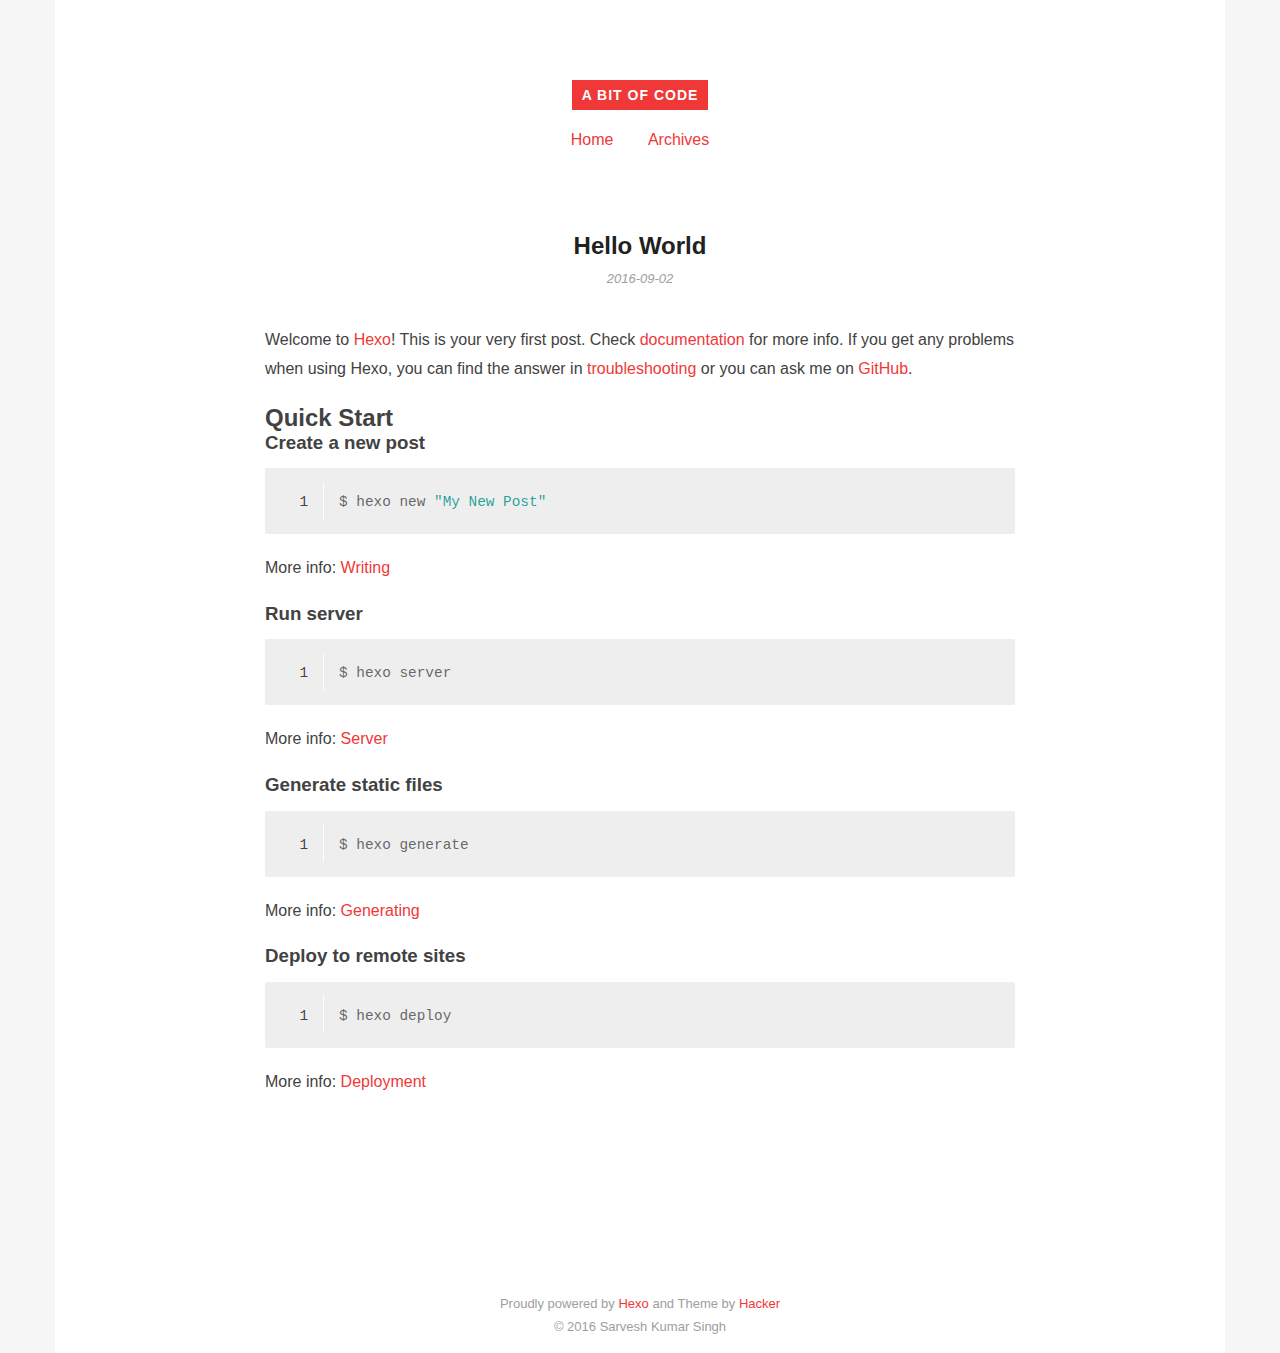
==== index.html @ f16b525f "Site updated: 2016-09-02 21:23:14" ====
<!DOCTYPE HTML>
<html>
<head>
  <meta charset="utf-8">
  
  <title>A bit of code</title>

  
  <meta name="author" content="Sarvesh Kumar Singh">
  

  

  

  <meta id="viewport" name="viewport" content="width=device-width, initial-scale=1, maximum-scale=1, minimum-scale=1, user-scalable=no, minimal-ui">
  <meta name="apple-mobile-web-app-capable" content="yes">
  <meta name="apple-mobile-web-app-status-bar-style" content="black">

  

  <meta property="og:site_name" content="A bit of code"/>

  
  <meta property="og:image" content="/favicon.ico"/>
  

  <link href="/favicon.ico" rel="icon">
  <link rel="alternate" href="/atom.xml" title="A bit of code" type="application/atom+xml">
  <link rel="stylesheet" href="/css/style.css" media="screen" type="text/css">
</head>


<body>
<div class="blog">
  <div class="content">

    <header>
  <div class="site-branding">
    <h1 class="site-title">
      <a href="/">A bit of code</a>
    </h1>
    <p class="site-description"></p>
  </div>
  <nav class="site-navigation">
    <ul>
      
        <li><a href="/">Home</a></li>
      
        <li><a href="/archives">Archives</a></li>
      
    </ul>
  </nav>
</header>

    <main class="site-main posts-loop">
    
  <article>

  
    
    <h3 class="article-title"><a href="/2016/09/02/hello-world/"><span>Hello World</span></a></h3>
    
  

  <div class="article-top-meta">
    <span class="posted-on">
      <a href="/2016/09/02/hello-world/" rel="bookmark">
        <time class="entry-date published" datetime="2016-09-02T15:20:42.000Z">
          2016-09-02
        </time>
      </a>
    </span>
  </div>


  

  <div class="article-content">
    <div class="entry">
      
        <p>Welcome to <a href="https://hexo.io/" target="_blank" rel="external">Hexo</a>! This is your very first post. Check <a href="https://hexo.io/docs/" target="_blank" rel="external">documentation</a> for more info. If you get any problems when using Hexo, you can find the answer in <a href="https://hexo.io/docs/troubleshooting.html" target="_blank" rel="external">troubleshooting</a> or you can ask me on <a href="https://github.com/hexojs/hexo/issues" target="_blank" rel="external">GitHub</a>.</p>
<h2 id="Quick-Start"><a href="#Quick-Start" class="headerlink" title="Quick Start"></a>Quick Start</h2><h3 id="Create-a-new-post"><a href="#Create-a-new-post" class="headerlink" title="Create a new post"></a>Create a new post</h3><figure class="highlight bash"><table><tr><td class="gutter"><pre><div class="line">1</div></pre></td><td class="code"><pre><div class="line">$ hexo new <span class="string">"My New Post"</span></div></pre></td></tr></table></figure>
<p>More info: <a href="https://hexo.io/docs/writing.html" target="_blank" rel="external">Writing</a></p>
<h3 id="Run-server"><a href="#Run-server" class="headerlink" title="Run server"></a>Run server</h3><figure class="highlight bash"><table><tr><td class="gutter"><pre><div class="line">1</div></pre></td><td class="code"><pre><div class="line">$ hexo server</div></pre></td></tr></table></figure>
<p>More info: <a href="https://hexo.io/docs/server.html" target="_blank" rel="external">Server</a></p>
<h3 id="Generate-static-files"><a href="#Generate-static-files" class="headerlink" title="Generate static files"></a>Generate static files</h3><figure class="highlight bash"><table><tr><td class="gutter"><pre><div class="line">1</div></pre></td><td class="code"><pre><div class="line">$ hexo generate</div></pre></td></tr></table></figure>
<p>More info: <a href="https://hexo.io/docs/generating.html" target="_blank" rel="external">Generating</a></p>
<h3 id="Deploy-to-remote-sites"><a href="#Deploy-to-remote-sites" class="headerlink" title="Deploy to remote sites"></a>Deploy to remote sites</h3><figure class="highlight bash"><table><tr><td class="gutter"><pre><div class="line">1</div></pre></td><td class="code"><pre><div class="line">$ hexo deploy</div></pre></td></tr></table></figure>
<p>More info: <a href="https://hexo.io/docs/deployment.html" target="_blank" rel="external">Deployment</a></p>

      
    </div>

  </div>

  <div class="article-footer">
    <div class="article-meta pull-left">

    

    

    </div>

    
  </div>
</article>




<nav class="pagination">
  
  
</nav>
    </main>

    <footer class="site-footer">
  <p class="site-info">
    Proudly powered by <a href="https://hexo.io/" target="_blank">Hexo</a> and
    Theme by <a href="https://github.com/CodeDaraW/Hacker" target="_blank">Hacker</a>
    </br>
    
    &copy; 2016 Sarvesh Kumar Singh
    
  </p>
</footer>
    
  </div>
</div>
</body>
</html>
---- css/style.css ----
/*! normalize.css v3.0.3 | MIT License | github.com/necolas/normalize.css */

/**
 * 1. Set default font family to sans-serif.
 * 2. Prevent iOS and IE text size adjust after device orientation change,
 *    without disabling user zoom.
 */

html {
  font-family: sans-serif; /* 1 */
  -ms-text-size-adjust: 100%; /* 2 */
  -webkit-text-size-adjust: 100%; /* 2 */
}

/**
 * Remove default margin.
 */

body {
  margin: 0;
}

/* HTML5 display definitions
   ========================================================================== */

/**
 * Correct `block` display not defined for any HTML5 element in IE 8/9.
 * Correct `block` display not defined for `details` or `summary` in IE 10/11
 * and Firefox.
 * Correct `block` display not defined for `main` in IE 11.
 */

article,
aside,
details,
figcaption,
figure,
footer,
header,
hgroup,
main,
menu,
nav,
section,
summary {
  display: block;
}

/**
 * 1. Correct `inline-block` display not defined in IE 8/9.
 * 2. Normalize vertical alignment of `progress` in Chrome, Firefox, and Opera.
 */

audio,
canvas,
progress,
video {
  display: inline-block; /* 1 */
  vertical-align: baseline; /* 2 */
}

/**
 * Prevent modern browsers from displaying `audio` without controls.
 * Remove excess height in iOS 5 devices.
 */

audio:not([controls]) {
  display: none;
  height: 0;
}

/**
 * Address `[hidden]` styling not present in IE 8/9/10.
 * Hide the `template` element in IE 8/9/10/11, Safari, and Firefox < 22.
 */

[hidden],
template {
  display: none;
}

/* Links
   ========================================================================== */

/**
 * Remove the gray background color from active links in IE 10.
 */

a {
  background-color: transparent;
}

/**
 * Improve readability of focused elements when they are also in an
 * active/hover state.
 */

a:active,
a:hover {
  outline: 0;
}

/* Text-level semantics
   ========================================================================== */

/**
 * Address styling not present in IE 8/9/10/11, Safari, and Chrome.
 */

abbr[title] {
  border-bottom: 1px dotted;
}

/**
 * Address style set to `bolder` in Firefox 4+, Safari, and Chrome.
 */

b,
strong {
  font-weight: bold;
}

/**
 * Address styling not present in Safari and Chrome.
 */

dfn {
  font-style: italic;
}

/**
 * Address variable `h1` font-size and margin within `section` and `article`
 * contexts in Firefox 4+, Safari, and Chrome.
 */

h1 {
  font-size: 2em;
  margin: 0.67em 0;
}

/**
 * Address styling not present in IE 8/9.
 */

mark {
  background: #ff0;
  color: #000;
}

/**
 * Address inconsistent and variable font size in all browsers.
 */

small {
  font-size: 80%;
}

/**
 * Prevent `sub` and `sup` affecting `line-height` in all browsers.
 */

sub,
sup {
  font-size: 75%;
  line-height: 0;
  position: relative;
  vertical-align: baseline;
}

sup {
  top: -0.5em;
}

sub {
  bottom: -0.25em;
}

/* Embedded content
   ========================================================================== */

/**
 * Remove border when inside `a` element in IE 8/9/10.
 */

img {
  border: 0;
}

/**
 * Correct overflow not hidden in IE 9/10/11.
 */

svg:not(:root) {
  overflow: hidden;
}

/* Grouping content
   ========================================================================== */

/**
 * Address margin not present in IE 8/9 and Safari.
 */

figure {
  margin: 1em 40px;
}

/**
 * Address differences between Firefox and other browsers.
 */

hr {
  box-sizing: content-box;
  height: 0;
}

/**
 * Contain overflow in all browsers.
 */

pre {
  overflow: auto;
}

/**
 * Address odd `em`-unit font size rendering in all browsers.
 */

code,
kbd,
pre,
samp {
  font-family: monospace, monospace;
  font-size: 1em;
}

/* Forms
   ========================================================================== */

/**
 * Known limitation: by default, Chrome and Safari on OS X allow very limited
 * styling of `select`, unless a `border` property is set.
 */

/**
 * 1. Correct color not being inherited.
 *    Known issue: affects color of disabled elements.
 * 2. Correct font properties not being inherited.
 * 3. Address margins set differently in Firefox 4+, Safari, and Chrome.
 */

button,
input,
optgroup,
select,
textarea {
  color: inherit; /* 1 */
  font: inherit; /* 2 */
  margin: 0; /* 3 */
}

/**
 * Address `overflow` set to `hidden` in IE 8/9/10/11.
 */

button {
  overflow: visible;
}

/**
 * Address inconsistent `text-transform` inheritance for `button` and `select`.
 * All other form control elements do not inherit `text-transform` values.
 * Correct `button` style inheritance in Firefox, IE 8/9/10/11, and Opera.
 * Correct `select` style inheritance in Firefox.
 */

button,
select {
  text-transform: none;
}

/**
 * 1. Avoid the WebKit bug in Android 4.0.* where (2) destroys native `audio`
 *    and `video` controls.
 * 2. Correct inability to style clickable `input` types in iOS.
 * 3. Improve usability and consistency of cursor style between image-type
 *    `input` and others.
 */

button,
html input[type="button"], /* 1 */
input[type="reset"],
input[type="submit"] {
  -webkit-appearance: button; /* 2 */
  cursor: pointer; /* 3 */
}

/**
 * Re-set default cursor for disabled elements.
 */

button[disabled],
html input[disabled] {
  cursor: default;
}

/**
 * Remove inner padding and border in Firefox 4+.
 */

button::-moz-focus-inner,
input::-moz-focus-inner {
  border: 0;
  padding: 0;
}

/**
 * Address Firefox 4+ setting `line-height` on `input` using `!important` in
 * the UA stylesheet.
 */

input {
  line-height: normal;
}

/**
 * It's recommended that you don't attempt to style these elements.
 * Firefox's implementation doesn't respect box-sizing, padding, or width.
 *
 * 1. Address box sizing set to `content-box` in IE 8/9/10.
 * 2. Remove excess padding in IE 8/9/10.
 */

input[type="checkbox"],
input[type="radio"] {
  box-sizing: border-box; /* 1 */
  padding: 0; /* 2 */
}

/**
 * Fix the cursor style for Chrome's increment/decrement buttons. For certain
 * `font-size` values of the `input`, it causes the cursor style of the
 * decrement button to change from `default` to `text`.
 */

input[type="number"]::-webkit-inner-spin-button,
input[type="number"]::-webkit-outer-spin-button {
  height: auto;
}

/**
 * 1. Address `appearance` set to `searchfield` in Safari and Chrome.
 * 2. Address `box-sizing` set to `border-box` in Safari and Chrome.
 */

input[type="search"] {
  -webkit-appearance: textfield; /* 1 */
  box-sizing: content-box; /* 2 */
}

/**
 * Remove inner padding and search cancel button in Safari and Chrome on OS X.
 * Safari (but not Chrome) clips the cancel button when the search input has
 * padding (and `textfield` appearance).
 */

input[type="search"]::-webkit-search-cancel-button,
input[type="search"]::-webkit-search-decoration {
  -webkit-appearance: none;
}

/**
 * Define consistent border, margin, and padding.
 */

fieldset {
  border: 1px solid #c0c0c0;
  margin: 0 2px;
  padding: 0.35em 0.625em 0.75em;
}

/**
 * 1. Correct `color` not being inherited in IE 8/9/10/11.
 * 2. Remove padding so people aren't caught out if they zero out fieldsets.
 */

legend {
  border: 0; /* 1 */
  padding: 0; /* 2 */
}

/**
 * Remove default vertical scrollbar in IE 8/9/10/11.
 */

textarea {
  overflow: auto;
}

/**
 * Don't inherit the `font-weight` (applied by a rule above).
 * NOTE: the default cannot safely be changed in Chrome and Safari on OS X.
 */

optgroup {
  font-weight: bold;
}

/* Tables
   ========================================================================== */

/**
 * Remove most spacing between table cells.
 */

table {
  border-collapse: collapse;
  border-spacing: 0;
}

td,
th {
  padding: 0;
}

html {
  font-size: 10px;
  -webkit-text-size-adjust: 100%;
}
p,
h1,
h2,
h3,
h4,
h5,
h6 {
  margin: 0;
}
a {
  text-decoration: none;
}
body {
  background-color: #f7f7f7;
  font-family: "Segoe UI", "Lucida Grande", Helvetica, "Microsoft YaHei", FreeSans, Arimo, "Droid Sans", "wenquanyi micro hei", "Hiragino Sans GB", "Hiragino Sans GB W3", Arial, sans-serif;
  -moz-osx-font-smoothing: grayscale;
  -webkit-font-smoothing: antialiased;
  overflow-x: hidden;
}
body .blog {
  max-width: 1170px;
  min-height: 100vh;
  background-color: #fff;
  margin: 0 auto;
}
body .blog .content {
  box-sizing: border-box;
  max-width: 770px;
  width: 100%;
  padding: 80px 10px 10px;
  margin: 0 auto;
}
header {
  line-height: 1.8rem;
}
header .site-branding {
  text-align: center;
  margin-bottom: 2rem;
  font-family: "Open Sans", arial, sans-serif;
  letter-spacing: 0.1em;
  text-transform: uppercase;
}
header .site-branding .site-title {
  margin: 0;
  font-size: 1.4rem;
}
header .site-branding .site-title a {
  display: inline-block;
  color: #fff;
  font-weight: bolder;
  background-color: #f03838;
  line-height: 3rem;
  height: 3rem;
  padding: 0 1rem;
  -webkit-transition: padding 0.3s ease-out;
  transition: padding 0.3s ease-out;
}
header .site-branding .site-title a:hover {
  padding: 0 1.5rem;
}
header .site-branding .site-description {
  color: #9e9e9e;
  font-size: 1.3rem;
  margin: 1rem 0 0;
}
header .site-navigation {
  text-align: center;
}
header .site-navigation ul {
  list-style: none;
  padding: 0;
  margin: 0;
  font-size: 1.6em;
}
header .site-navigation ul li {
  display: inline-block;
  margin: 0 0.5rem;
}
header .site-navigation ul li a {
  display: block;
  color: #f03838;
  font-size: 1.6rem;
  line-height: 2rem;
  padding: 0 1rem;
}
article {
  position: relative;
  padding: 8rem 0;
}
article a {
  color: #f03838;
}
article:not(:first-child):before {
  content: '';
  width: 150px;
  height: 1px;
  background-color: #e0e0e0;
  position: absolute;
  top: 0;
  left: 50%;
  margin-left: -75px;
}
article blockquote {
  margin: 6rem 2rem;
  padding-left: 15px;
  line-height: 2rem;
  border-left: 4px solid #f03838;
}
article .article-title {
  position: relative;
  color: #212121;
  font-size: 2.4rem;
  line-height: 1.3;
  text-align: center;
  margin: 0;
  padding: 0 2rem;
}
article .article-title a {
  display: block;
  color: #212121;
}
article .article-title a span {
  padding-bottom: 3px;
  -webkit-transition: 0.15s;
  transition: 0.15s;
  box-shadow: inset 0 -2px 0 rgba(240,56,56,0);
}
article .article-title a:hover {
  color: #212121;
}
article .article-title a:hover span {
  box-shadow: inset 0 -2px 0 rgba(240,56,56,0.4);
}
article .article-top-meta {
  position: relative;
  color: #9e9e9e;
  font-size: 1.3rem;
  text-align: center;
  margin: 1rem 0;
}
article .article-top-meta span {
  margin: 0 0.5rem;
}
article .article-top-meta a {
  color: #9e9e9e;
}
article .article-top-meta a:hover {
  color: #f03838;
}
article .article-top-meta a time {
  font-style: italic;
}
article .article-excerpt,
article .article-content,
article .featured-media {
  margin: 4rem 0;
  font-size: 1.6rem;
  color: #424242;
}
article .article-excerpt img,
article .article-content img,
article .featured-media img {
  max-width: 100%;
  height: auto;
  margin: 1rem auto;
}
article .article-footer .pull-left {
  float: left;
}
article .article-footer .pull-right {
  float: right;
}
article .article-footer:after {
  content: " ";
  display: block;
  clear: both;
}
article .article-footer .article-meta > span:not(:last-child) {
  margin-right: 3rem;
}
article .article-footer .article-meta > span {
  display: inline-block;
}
article .article-footer .article-meta > span > span {
  line-height: 1;
  vertical-align: middle;
}
article .article-footer .article-meta {
  font-size: 1.3rem;
  color: #9e9e9e;
}
article .article-footer .article-meta a {
  color: #9e9e9e;
}
article .article-footer .article-meta a:hover {
  color: #f03838;
}
article .article-footer .article-meta i {
  vertical-align: middle;
  color: #9e9e9e;
  margin-right: 0.5rem;
}
article .article-footer .post-tags a:before {
  content: "#";
}
article .article-footer .post-tags a:not(:last-of-type):after {
  content: ",";
  padding-right: 5px;
}
article code {
  padding: 2px 4px;
  margin-left: 2px;
  margin-right: 2px;
  color: #c7254e;
  white-space: nowrap;
  border-radius: 0;
}
article p {
  margin: 2rem 0;
  line-height: 1.8;
}
article .video-container {
  position: relative;
  padding-bottom: 56.25%;
  padding-top: 0;
  height: 0;
  overflow: hidden;
}
article .video-container iframe {
  position: absolute;
  top: 0;
  left: 0;
  width: 100%;
  height: 100%;
}
article table {
  max-width: 100%;
  width: 100%;
}
article table caption {
  padding: 5px;
  color: #333;
  background-color: #e5e5e5;
}
article table th,
article table td {
  text-align: left;
  padding: 0.6em;
  vertical-align: top;
}
article table th {
  vertical-align: bottom;
  border-bottom: 1px solid #e5e5e5;
}
article table tbody + tbody {
  border-top: 2px solid #e5e5e5;
}
article table .table {
  background-color: #fff;
}
article table .table-bordered {
  border: 1px solid #e5e5e5;
}
article table .table-striped tbody tr:nth-of-type(odd) {
  background-color: #f2f2f2;
}
article.archive {
  padding: 0;
  margin: 2em auto;
}
.archive-post {
  text-align: left;
  margin: 2em auto;
}
.archive-post .archive-title {
  font-size: 2.8em;
  line-height: 1;
  position: relative;
  color: #212121;
  margin: 0;
}
.archive-post .archive-title a {
  color: #000;
}
.archive-post .archive-title a span {
  padding-bottom: 3px;
  -webkit-transition: box-shadow 0.15s;
  transition: box-shadow 0.15s;
  box-shadow: inset 0 -2px 0 rgba(240,56,56,0);
}
.archive-post .archive-title a:hover {
  color: #212121;
}
.archive-post .archive-title a:hover span {
  box-shadow: inset 0 -2px 0 rgba(240,56,56,0.4);
}
.archive-post time {
  font-style: italic;
}
.archive-post time a {
  font-size: 1.6rem;
  color: #9e9e9e;
}
.archive-post time a:before {
  content: '#';
}
.archive-post time a:hover {
  color: #f03838;
}
.pagination {
  position: relative;
  margin: 30px 0;
  display: -webkit-box;
  display: -ms-flexbox;
  display: -webkit-flex;
  display: flex;
  -webkit-box-pack: space-around;
  -ms-flex-pack: space-around;
  -webkit-justify-content: space-around;
  justify-content: space-around;
}
.pagination .pagination-prev,
.pagination .pagination-next {
  color: #f03838;
  font-size: 1.6rem;
  border: 1px solid #e0e0e0;
  line-height: 30px;
  height: 32px;
  padding: 0 20px;
  border-radius: 16px;
  -webkit-transition-duration: 0.4s;
  transition-duration: 0.4s;
}
.pagination .pagination-prev:hover,
.pagination .pagination-next:hover {
  color: #fff;
  background-color: #f03838;
  border-color: #f03838;
}
footer.site-footer {
  position: relative;
  text-align: center;
  line-height: 1.8;
  padding-top: 1rem;
  color: #9e9e9e;
}
footer.site-footer a {
  color: #f03838;
}
footer.site-footer .site-info {
  color: #9e9e9e;
  font-size: 1.3rem;
  margin: 0.5rem 0;
}
.icon-meta {
  display: -webkit-box;
  display: -ms-flexbox;
  display: -webkit-flex;
  display: flex;
}
.icon-comments {
  display: inline-block;
  width: 18px;
  height: 19px;
  background: url("../../images/icon-bubble.svg") center top no-repeat;
  background-size: 18px 18px;
}
.icon-tags {
  display: inline-block;
  width: 19px;
  height: 16px;
  background: url("../../images/icon-tags.svg") center center no-repeat;
  background-size: 19px 16px;
}
.icon-categories {
  display: inline-block;
  width: 19px;
  height: 16px;
  background: url("../../images/icon-categories.svg") center center no-repeat;
  icon-categories: 19px 16px;
}
.entry .gist {
  background: #eee;
  border: 1px solid #fff;
  margin: 15px 0px;
  padding: 7px 15px;
  border-radius: 2px;
  text-shadow: 0 0 1px #fff;
  line-height: 1.6;
  overflow: auto;
  color: #666;
}
.entry .gist .gist-file {
  border: none;
  font-family: inherit;
  margin: 0;
  font-size: 0.9em;
}
.entry .gist .gist-file .gist-data {
  background: none;
  border-bottom: none;
}
.entry .gist .gist-file .gist-data pre {
  padding: 0 !important;
  font-family: font-mono;
}
.entry .gist .gist-file .gist-meta {
  background: none;
  color: color-meta;
  margin-top: 5px;
  padding: 0;
  text-shadow: 0 0 1px #fff;
  font-size: 100%;
}
.entry .gist .gist-file .gist-meta a {
  color: color-link;
}
.entry .gist .gist-file .gist-meta a:visited {
  color: color-link;
}
figure.highlight {
  background: #eee;
  border: 1px solid color-border;
  margin: 1em 0;
  padding: 1em;
  border-radius: 2px;
  text-shadow: 0 0 1px #fff;
  line-height: 1.6;
  overflow: auto;
  position: relative;
  font-size: 0.9em;
}
figure.highlight figcaption {
  color: color-meta;
  margin-bottom: 5px;
  text-shadow: 0 0 1px #fff;
}
figure.highlight figcaption a {
  position: absolute;
  right: 15px;
}
figure.highlight pre {
  border: none;
  padding: 0;
  margin: 0;
}
figure.highlight table {
  margin-top: 0;
  border-spacing: 0;
}
figure.highlight .gutter {
  color: color-meta;
  width: 20px;
  padding-right: 15px;
  border-right: 1px solid color-border;
  text-align: right;
}
figure.highlight .code {
  padding-left: 15px;
  border-left: 1px solid #fff;
  color: #666;
}
figure.highlight .line {
  height: 20px;
}
pre .comment,
pre .template_comment,
pre .diff .header,
pre .doctype,
pre .pi,
pre .lisp .string,
pre .javadoc {
  color: #93a1a1;
  font-style: italic;
}
pre .keyword,
pre .winutils,
pre .method,
pre .addition,
pre .css .tag,
pre .request,
pre .status,
pre .nginx .title {
  color: #859900;
}
pre .number,
pre .command,
pre .string,
pre .tag .value,
pre .phpdoc,
pre .tex .formula,
pre .regexp,
pre .hexcolor {
  color: #2aa198;
}
pre .title,
pre .localvars,
pre .chunk,
pre .decorator,
pre .built_in,
pre .identifier,
pre .vhdl,
pre .literal,
pre .id {
  color: #268bd2;
}
pre .attribute,
pre .variable,
pre .lisp .body,
pre .smalltalk .number,
pre .constant,
pre .class .title,
pre .parent,
pre .haskell .type {
  color: #b58900;
}
pre .preprocessor,
pre .preprocessor .keyword,
pre .shebang,
pre .symbol,
pre .symbol .string,
pre .diff .change,
pre .special,
pre .attr_selector,
pre .important,
pre .subst,
pre .cdata,
pre .clojure .title {
  color: #cb4b16;
}
pre .deletion {
  color: #dc322f;
}
@media (min-width: 768px) {
  article {
    padding: 8rem 0;
  }
}
@media (max-width: 768px) {
  .content {
    padding-top: 20px !important;
  }
  article {
    padding: 2.5rem 0 !important;
  }
}
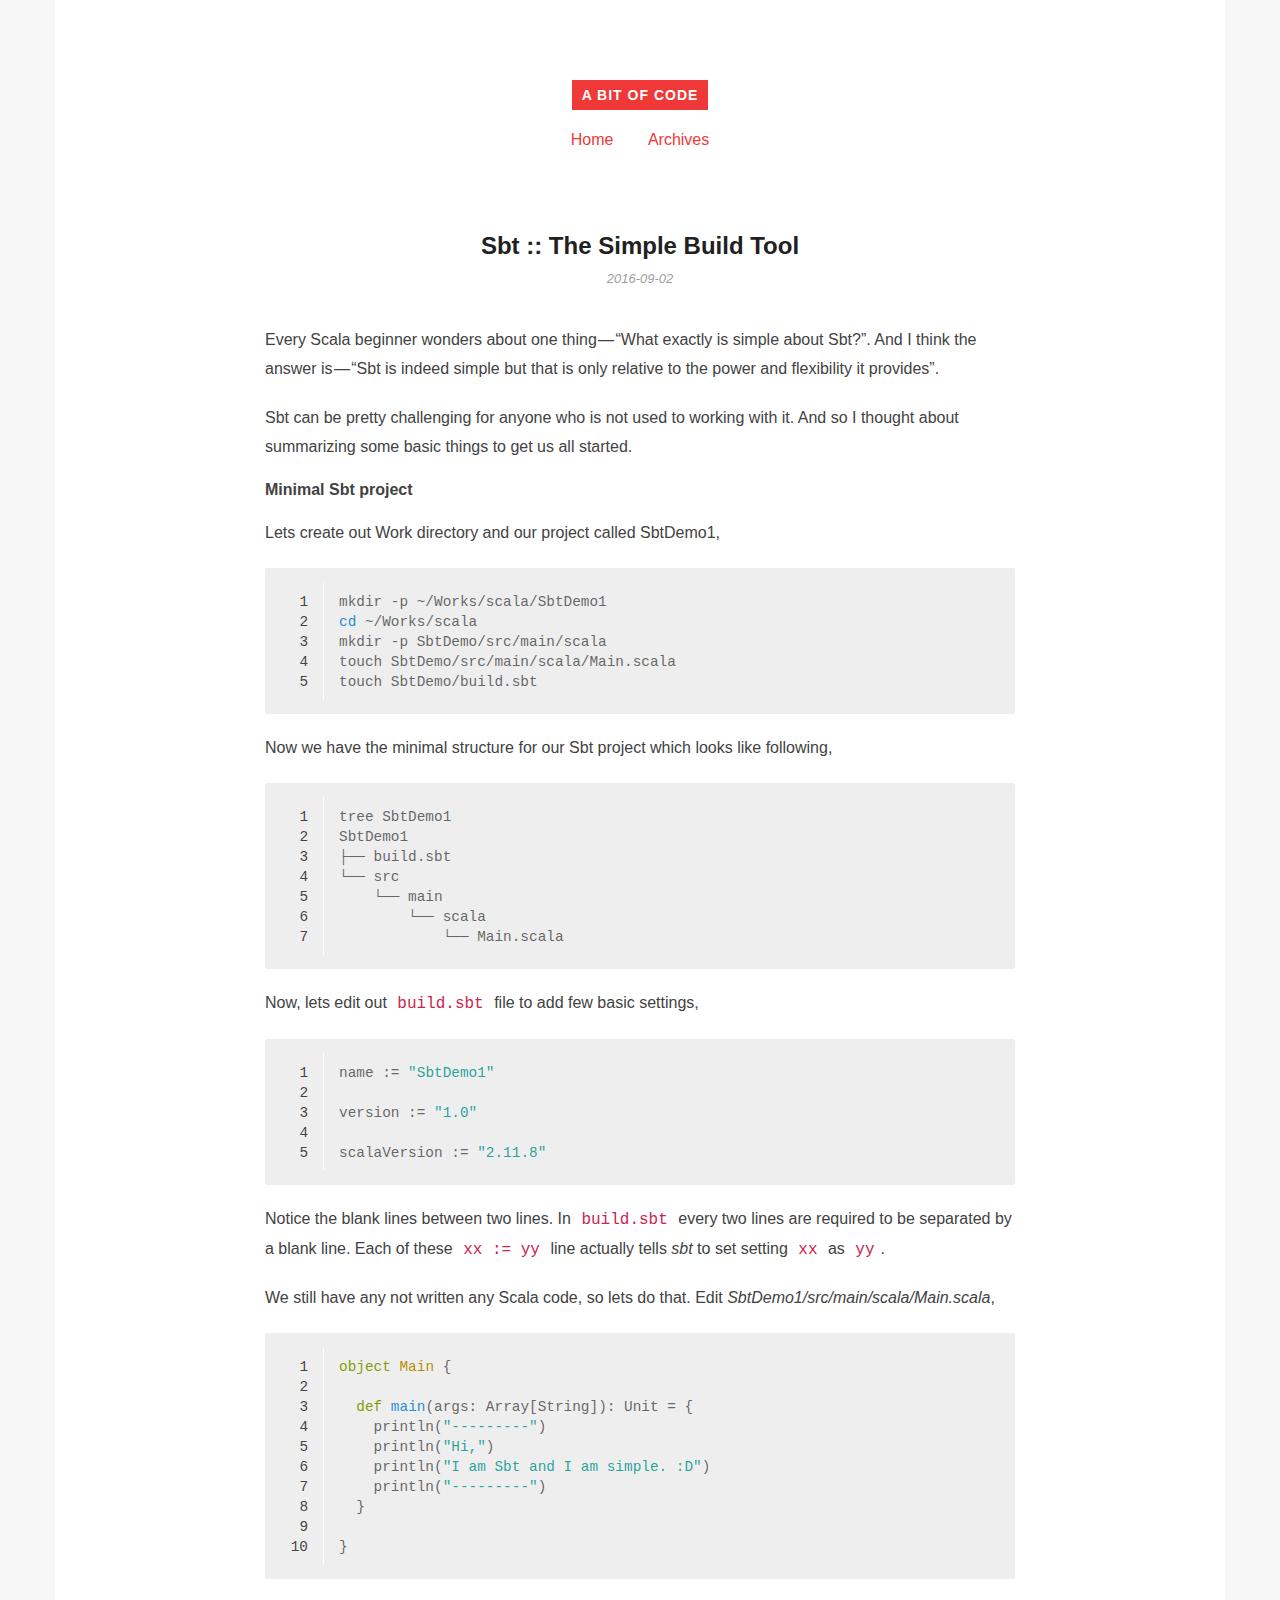
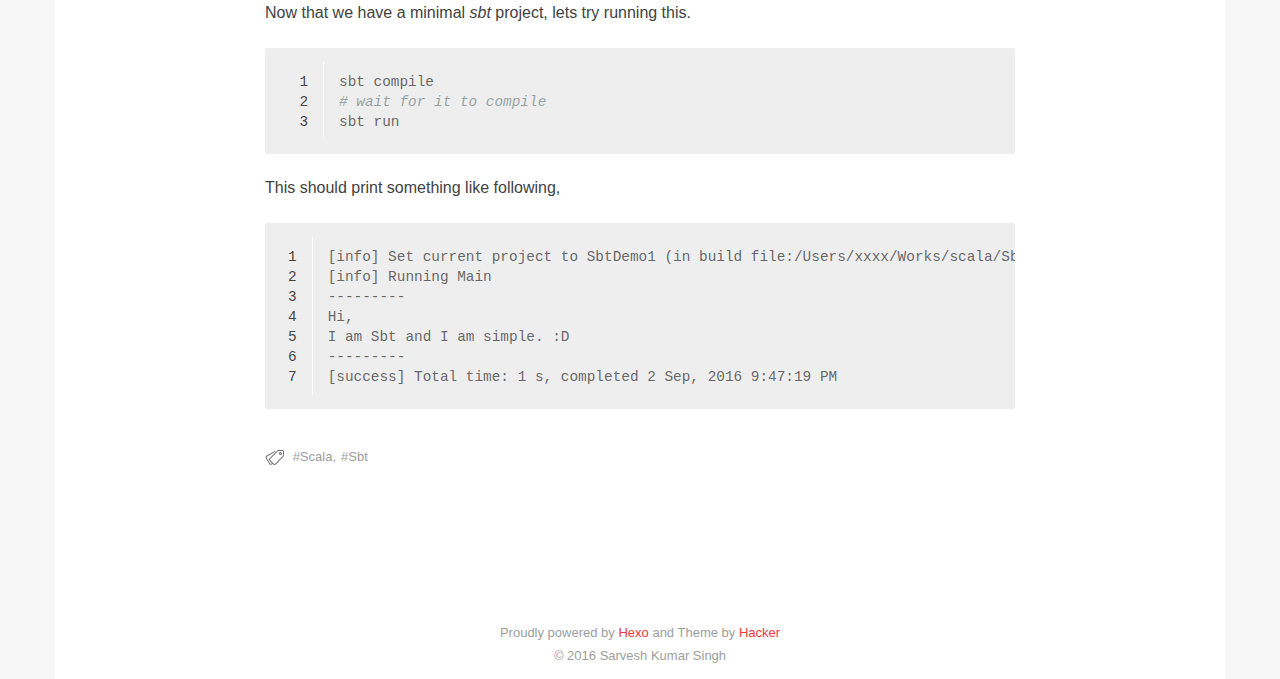
==== commit ca4838cd: "Site updated: 2016-09-02 21:50:34" ====
--- a/index.html
+++ b/index.html
@@ -59,14 +59,14 @@
 
   
     
-    <h3 class="article-title"><a href="/2016/09/02/hello-world/"><span>Hello World</span></a></h3>
+    <h3 class="article-title"><a href="/2016/09/02/sbt-the-simple-build-tool/"><span>Sbt :: The Simple Build Tool</span></a></h3>
     
   
 
   <div class="article-top-meta">
     <span class="posted-on">
-      <a href="/2016/09/02/hello-world/" rel="bookmark">
-        <time class="entry-date published" datetime="2016-09-02T15:20:42.000Z">
+      <a href="/2016/09/02/sbt-the-simple-build-tool/" rel="bookmark">
+        <time class="entry-date published" datetime="2016-09-02T15:35:26.000Z">
           2016-09-02
         </time>
       </a>
@@ -79,15 +79,15 @@
   <div class="article-content">
     <div class="entry">
       
-        <p>Welcome to <a href="https://hexo.io/" target="_blank" rel="external">Hexo</a>! This is your very first post. Check <a href="https://hexo.io/docs/" target="_blank" rel="external">documentation</a> for more info. If you get any problems when using Hexo, you can find the answer in <a href="https://hexo.io/docs/troubleshooting.html" target="_blank" rel="external">troubleshooting</a> or you can ask me on <a href="https://github.com/hexojs/hexo/issues" target="_blank" rel="external">GitHub</a>.</p>
-<h2 id="Quick-Start"><a href="#Quick-Start" class="headerlink" title="Quick Start"></a>Quick Start</h2><h3 id="Create-a-new-post"><a href="#Create-a-new-post" class="headerlink" title="Create a new post"></a>Create a new post</h3><figure class="highlight bash"><table><tr><td class="gutter"><pre><div class="line">1</div></pre></td><td class="code"><pre><div class="line">$ hexo new <span class="string">"My New Post"</span></div></pre></td></tr></table></figure>
-<p>More info: <a href="https://hexo.io/docs/writing.html" target="_blank" rel="external">Writing</a></p>
-<h3 id="Run-server"><a href="#Run-server" class="headerlink" title="Run server"></a>Run server</h3><figure class="highlight bash"><table><tr><td class="gutter"><pre><div class="line">1</div></pre></td><td class="code"><pre><div class="line">$ hexo server</div></pre></td></tr></table></figure>
-<p>More info: <a href="https://hexo.io/docs/server.html" target="_blank" rel="external">Server</a></p>
-<h3 id="Generate-static-files"><a href="#Generate-static-files" class="headerlink" title="Generate static files"></a>Generate static files</h3><figure class="highlight bash"><table><tr><td class="gutter"><pre><div class="line">1</div></pre></td><td class="code"><pre><div class="line">$ hexo generate</div></pre></td></tr></table></figure>
-<p>More info: <a href="https://hexo.io/docs/generating.html" target="_blank" rel="external">Generating</a></p>
-<h3 id="Deploy-to-remote-sites"><a href="#Deploy-to-remote-sites" class="headerlink" title="Deploy to remote sites"></a>Deploy to remote sites</h3><figure class="highlight bash"><table><tr><td class="gutter"><pre><div class="line">1</div></pre></td><td class="code"><pre><div class="line">$ hexo deploy</div></pre></td></tr></table></figure>
-<p>More info: <a href="https://hexo.io/docs/deployment.html" target="_blank" rel="external">Deployment</a></p>
+        <p>Every Scala beginner wonders about one thing — “What exactly is simple about Sbt?”. And I think the answer is — “Sbt is indeed simple but that is only relative to the power and flexibility it provides”.</p>
+<p>Sbt can be pretty challenging for anyone who is not used to working with it. And so I thought about summarizing some basic things to get us all started.</p>
+<h4 id="Minimal-Sbt-project"><a href="#Minimal-Sbt-project" class="headerlink" title="Minimal Sbt project"></a>Minimal Sbt project</h4><p>Lets create out Work directory and our project called SbtDemo1,<br><figure class="highlight bash"><table><tr><td class="gutter"><pre><div class="line">1</div><div class="line">2</div><div class="line">3</div><div class="line">4</div><div class="line">5</div></pre></td><td class="code"><pre><div class="line">mkdir -p ~/Works/scala/SbtDemo1</div><div class="line"><span class="built_in">cd</span> ~/Works/scala</div><div class="line">mkdir -p SbtDemo/src/main/scala</div><div class="line">touch SbtDemo/src/main/scala/Main.scala</div><div class="line">touch SbtDemo/build.sbt</div></pre></td></tr></table></figure></p>
+<p>Now we have the minimal structure for our Sbt project which looks like following,<br><figure class="highlight bash"><table><tr><td class="gutter"><pre><div class="line">1</div><div class="line">2</div><div class="line">3</div><div class="line">4</div><div class="line">5</div><div class="line">6</div><div class="line">7</div></pre></td><td class="code"><pre><div class="line">tree SbtDemo1</div><div class="line">SbtDemo1</div><div class="line">├── build.sbt</div><div class="line">└── src</div><div class="line">    └── main</div><div class="line">        └── scala</div><div class="line">            └── Main.scala</div></pre></td></tr></table></figure></p>
+<p>Now, lets edit out <code>build.sbt</code> file to add few basic settings,<br><figure class="highlight scala"><table><tr><td class="gutter"><pre><div class="line">1</div><div class="line">2</div><div class="line">3</div><div class="line">4</div><div class="line">5</div></pre></td><td class="code"><pre><div class="line">name := <span class="string">"SbtDemo1"</span></div><div class="line"></div><div class="line">version := <span class="string">"1.0"</span></div><div class="line"></div><div class="line">scalaVersion := <span class="string">"2.11.8"</span></div></pre></td></tr></table></figure></p>
+<p>Notice the blank lines between two lines. In <code>build.sbt</code> every two lines are required to be separated by a blank line. Each of these <code>xx :=  yy</code> line actually tells <em>sbt</em> to set setting <code>xx</code> as <code>yy</code>.</p>
+<p>We still have any not written any Scala code, so lets do that. Edit <em>SbtDemo1/src/main/scala/Main.scala</em>,<br><figure class="highlight scala"><table><tr><td class="gutter"><pre><div class="line">1</div><div class="line">2</div><div class="line">3</div><div class="line">4</div><div class="line">5</div><div class="line">6</div><div class="line">7</div><div class="line">8</div><div class="line">9</div><div class="line">10</div></pre></td><td class="code"><pre><div class="line"><span class="class"><span class="keyword">object</span> <span class="title">Main</span> </span>&#123;</div><div class="line"></div><div class="line">  <span class="function"><span class="keyword">def</span> <span class="title">main</span></span>(args: <span class="type">Array</span>[<span class="type">String</span>]): <span class="type">Unit</span> = &#123;</div><div class="line">    println(<span class="string">"---------"</span>)</div><div class="line">    println(<span class="string">"Hi,"</span>)</div><div class="line">    println(<span class="string">"I am Sbt and I am simple. :D"</span>)</div><div class="line">    println(<span class="string">"---------"</span>)</div><div class="line">  &#125;</div><div class="line"></div><div class="line">&#125;</div></pre></td></tr></table></figure></p>
+<p>Now that we have a minimal <em>sbt</em> project, lets try running this.<br><figure class="highlight bash"><table><tr><td class="gutter"><pre><div class="line">1</div><div class="line">2</div><div class="line">3</div></pre></td><td class="code"><pre><div class="line">sbt compile</div><div class="line"><span class="comment"># wait for it to compile</span></div><div class="line">sbt run</div></pre></td></tr></table></figure></p>
+<p>This should print something like following,<br><figure class="highlight plain"><table><tr><td class="gutter"><pre><div class="line">1</div><div class="line">2</div><div class="line">3</div><div class="line">4</div><div class="line">5</div><div class="line">6</div><div class="line">7</div></pre></td><td class="code"><pre><div class="line">[info] Set current project to SbtDemo1 (in build file:/Users/xxxx/Works/scala/SbtDemo1/)</div><div class="line">[info] Running Main</div><div class="line">---------</div><div class="line">Hi,</div><div class="line">I am Sbt and I am simple. :D</div><div class="line">---------</div><div class="line">[success] Total time: 1 s, completed 2 Sep, 2016 9:47:19 PM</div></pre></td></tr></table></figure></p>
 
       
     </div>
@@ -99,6 +99,13 @@
 
     
 
+    
+    
+
+    <span class="post-tags">
+      <i class="icon-tags"></i>
+        <a href="/tags/Scala/">Scala</a><a href="/tags/Sbt/">Sbt</a>
+    </span>
     
 
     </div>
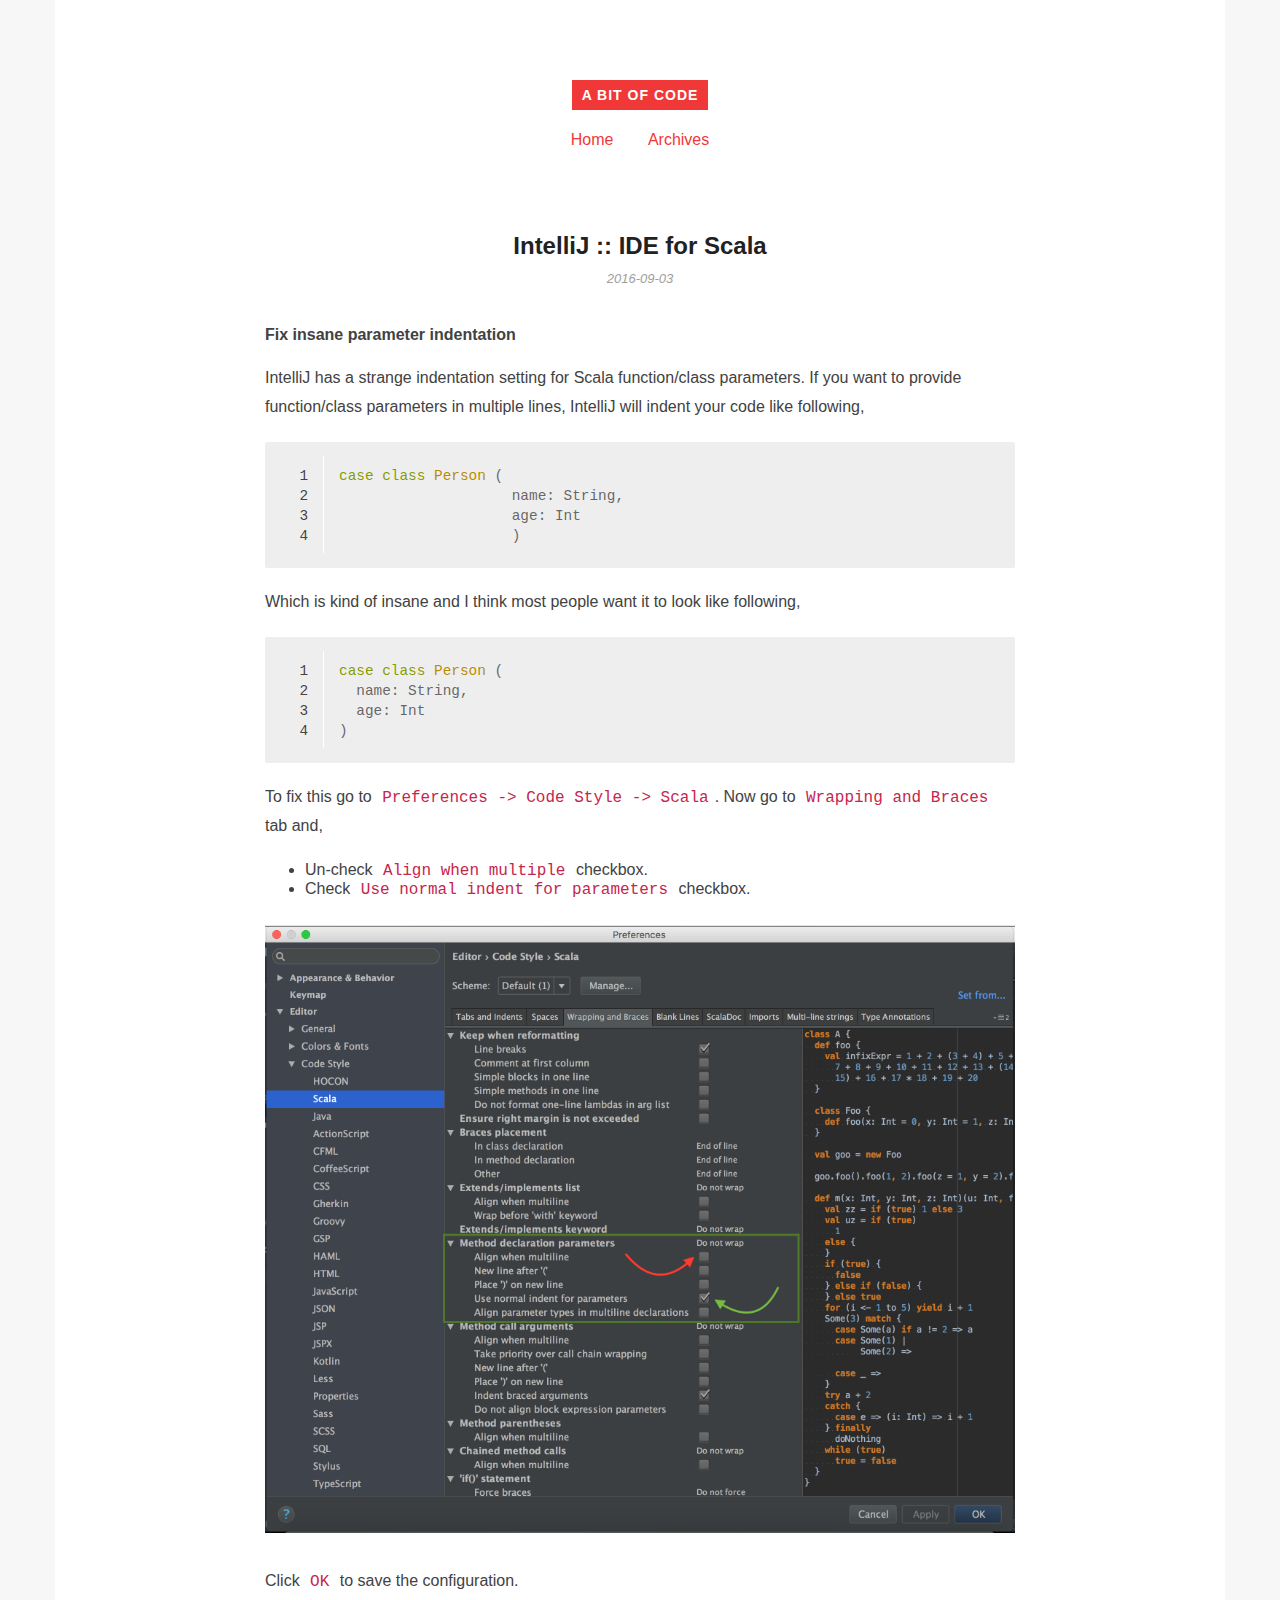
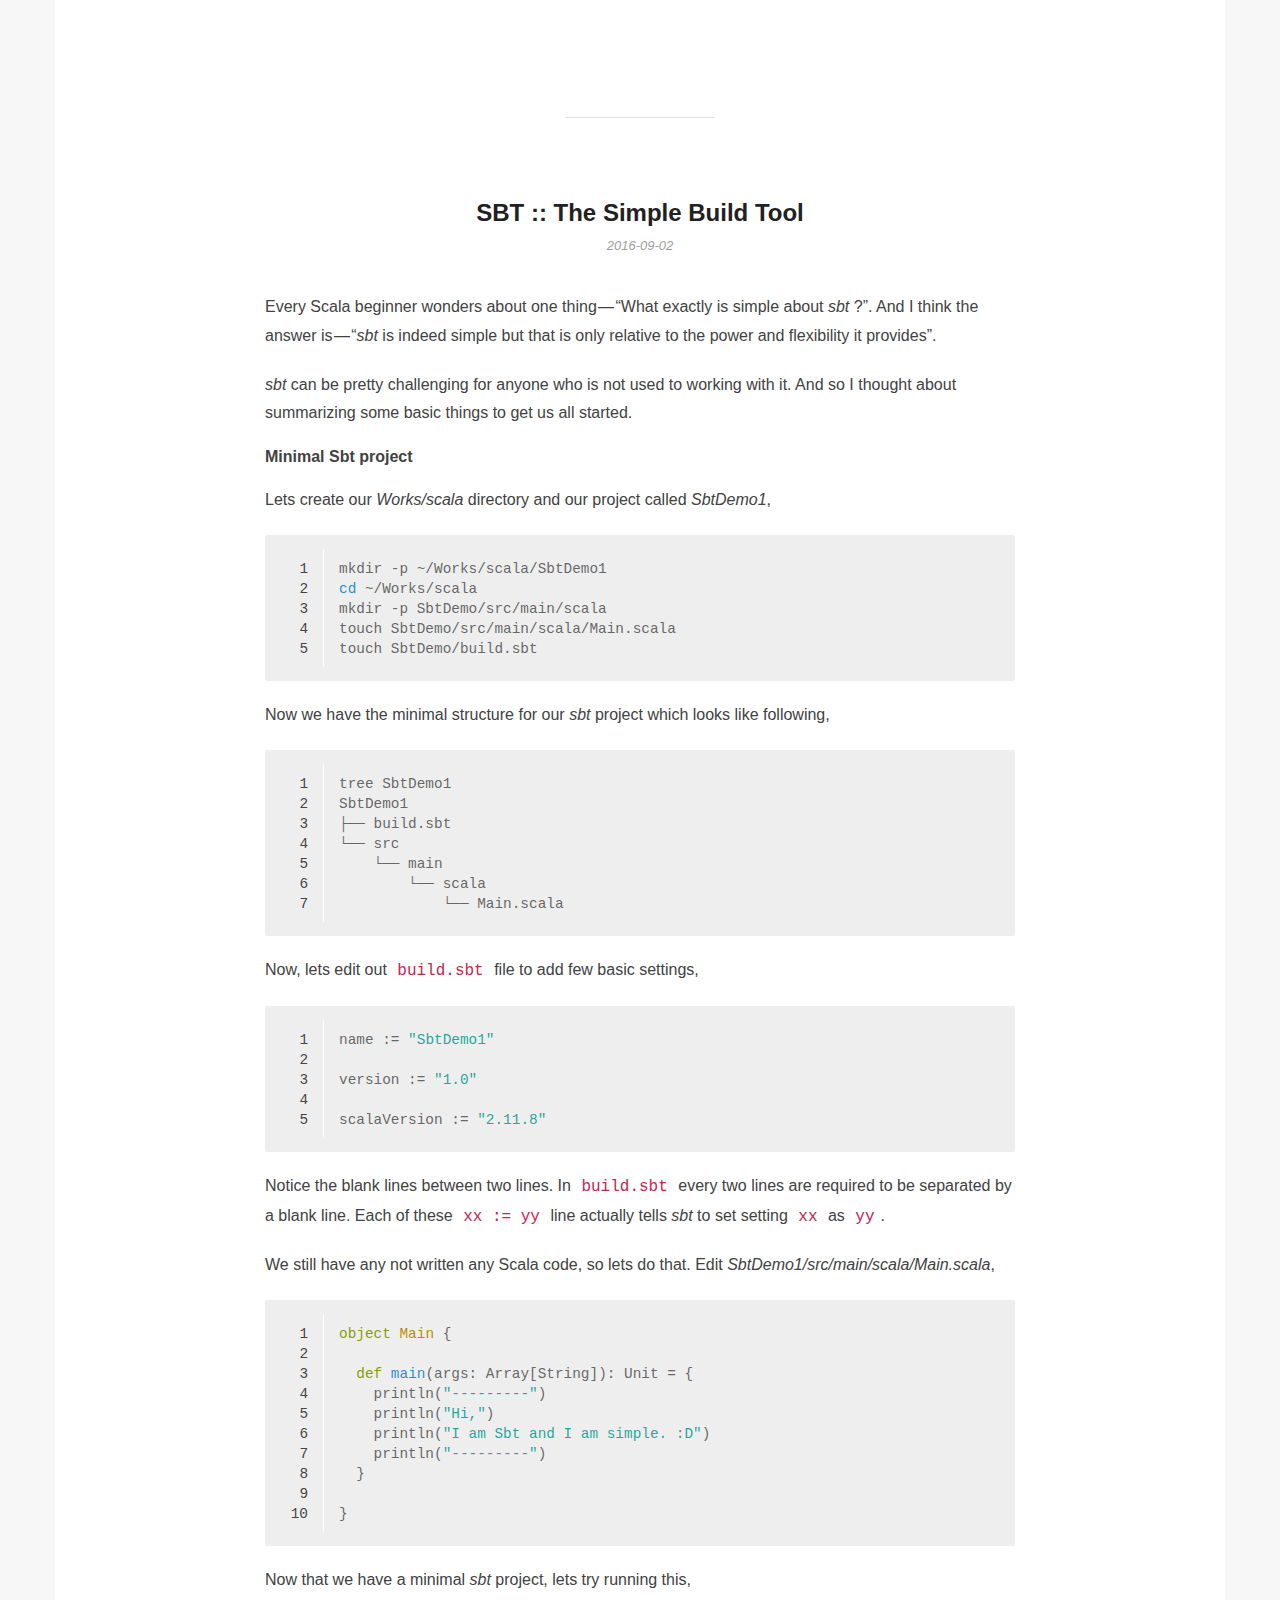
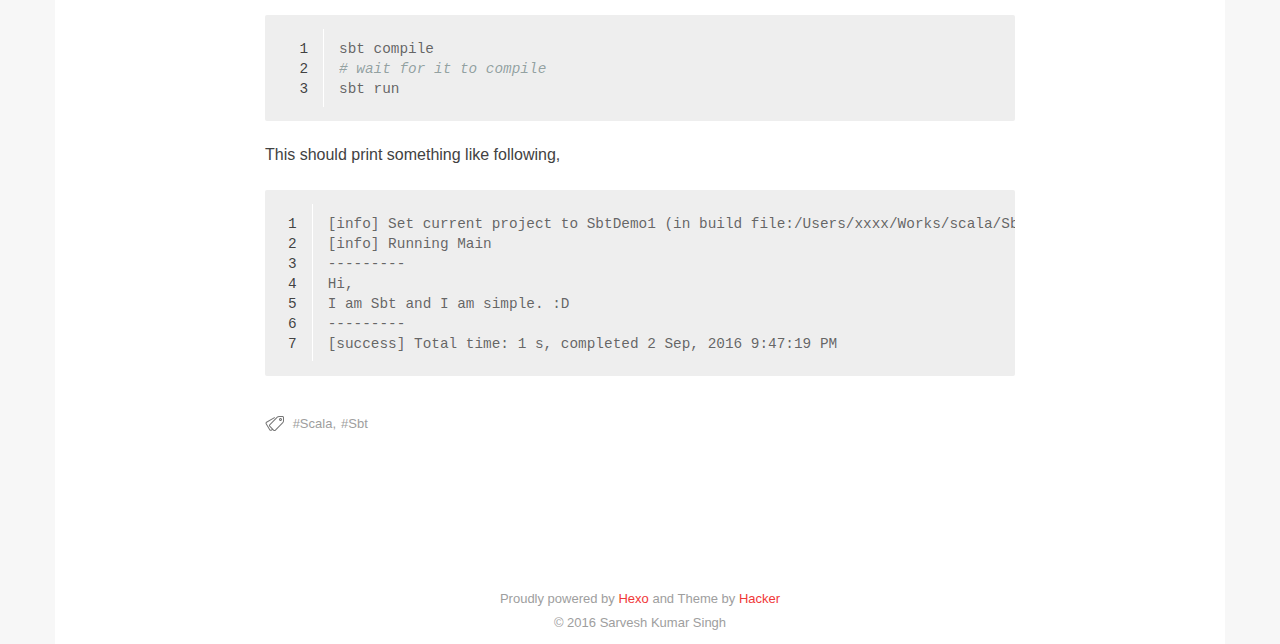
==== commit bc75f0e0: "Site updated: 2016-09-03 15:09:26" ====
--- a/index.html
+++ b/index.html
@@ -59,7 +59,64 @@
 
   
     
-    <h3 class="article-title"><a href="/2016/09/02/sbt-the-simple-build-tool/"><span>Sbt :: The Simple Build Tool</span></a></h3>
+    <h3 class="article-title"><a href="/2016/09/03/intellij-ide-for-scala/"><span>IntelliJ :: IDE for Scala</span></a></h3>
+    
+  
+
+  <div class="article-top-meta">
+    <span class="posted-on">
+      <a href="/2016/09/03/intellij-ide-for-scala/" rel="bookmark">
+        <time class="entry-date published" datetime="2016-09-03T08:50:30.000Z">
+          2016-09-03
+        </time>
+      </a>
+    </span>
+  </div>
+
+
+  
+
+  <div class="article-content">
+    <div class="entry">
+      
+        <h4 id="Fix-insane-parameter-indentation"><a href="#Fix-insane-parameter-indentation" class="headerlink" title="Fix insane parameter indentation"></a>Fix insane parameter indentation</h4><p>IntelliJ has a strange indentation setting for Scala function/class parameters. If you want to provide function/class parameters in multiple lines, IntelliJ will indent your code like following,<br><figure class="highlight scala"><table><tr><td class="gutter"><pre><div class="line">1</div><div class="line">2</div><div class="line">3</div><div class="line">4</div></pre></td><td class="code"><pre><div class="line"><span class="keyword">case</span> <span class="class"><span class="keyword">class</span> <span class="title">Person</span> (<span class="params"></span></span></div><div class="line">                    name: <span class="type">String</span>,</div><div class="line">                    age: <span class="type">Int</span></div><div class="line">                    )</div></pre></td></tr></table></figure></p>
+<p>Which is kind of insane and I think most people want it to look like following,<br><figure class="highlight scala"><table><tr><td class="gutter"><pre><div class="line">1</div><div class="line">2</div><div class="line">3</div><div class="line">4</div></pre></td><td class="code"><pre><div class="line"><span class="keyword">case</span> <span class="class"><span class="keyword">class</span> <span class="title">Person</span> (<span class="params"></span></span></div><div class="line">  name: <span class="type">String</span>,</div><div class="line">  age: <span class="type">Int</span></div><div class="line">)</div></pre></td></tr></table></figure></p>
+<p>To fix this go to <code>Preferences -&gt; Code Style -&gt; Scala</code>. Now go to <code>Wrapping and Braces</code> tab and,</p>
+<ul>
+<li>Un-check <code>Align when multiple</code> checkbox.</li>
+<li>Check <code>Use normal indent for parameters</code> checkbox.<!--
+![Scala indentation configuration](intellij-ide-for-scala/idea-1.png)
+-->
+</li>
+</ul>
+<img src="/2016/09/03/intellij-ide-for-scala/idea-1.png" alt="Scala indentation configuration" title="Scala indentation configuration">
+<p>Click <code>OK</code> to save the configuration.</p>
+
+      
+    </div>
+
+  </div>
+
+  <div class="article-footer">
+    <div class="article-meta pull-left">
+
+    
+
+    
+
+    </div>
+
+    
+  </div>
+</article>
+
+
+
+  <article>
+
+  
+    
+    <h3 class="article-title"><a href="/2016/09/02/sbt-the-simple-build-tool/"><span>SBT :: The Simple Build Tool</span></a></h3>
     
   
 
@@ -79,14 +136,14 @@
   <div class="article-content">
     <div class="entry">
       
-        <p>Every Scala beginner wonders about one thing — “What exactly is simple about Sbt?”. And I think the answer is — “Sbt is indeed simple but that is only relative to the power and flexibility it provides”.</p>
-<p>Sbt can be pretty challenging for anyone who is not used to working with it. And so I thought about summarizing some basic things to get us all started.</p>
-<h4 id="Minimal-Sbt-project"><a href="#Minimal-Sbt-project" class="headerlink" title="Minimal Sbt project"></a>Minimal Sbt project</h4><p>Lets create out Work directory and our project called SbtDemo1,<br><figure class="highlight bash"><table><tr><td class="gutter"><pre><div class="line">1</div><div class="line">2</div><div class="line">3</div><div class="line">4</div><div class="line">5</div></pre></td><td class="code"><pre><div class="line">mkdir -p ~/Works/scala/SbtDemo1</div><div class="line"><span class="built_in">cd</span> ~/Works/scala</div><div class="line">mkdir -p SbtDemo/src/main/scala</div><div class="line">touch SbtDemo/src/main/scala/Main.scala</div><div class="line">touch SbtDemo/build.sbt</div></pre></td></tr></table></figure></p>
-<p>Now we have the minimal structure for our Sbt project which looks like following,<br><figure class="highlight bash"><table><tr><td class="gutter"><pre><div class="line">1</div><div class="line">2</div><div class="line">3</div><div class="line">4</div><div class="line">5</div><div class="line">6</div><div class="line">7</div></pre></td><td class="code"><pre><div class="line">tree SbtDemo1</div><div class="line">SbtDemo1</div><div class="line">├── build.sbt</div><div class="line">└── src</div><div class="line">    └── main</div><div class="line">        └── scala</div><div class="line">            └── Main.scala</div></pre></td></tr></table></figure></p>
+        <p>Every Scala beginner wonders about one thing — “What exactly is simple about <em>sbt</em> ?”. And I think the answer is — “<em>sbt</em> is indeed simple but that is only relative to the power and flexibility it provides”.</p>
+<p><em>sbt</em> can be pretty challenging for anyone who is not used to working with it. And so I thought about summarizing some basic things to get us all started.</p>
+<h4 id="Minimal-Sbt-project"><a href="#Minimal-Sbt-project" class="headerlink" title="Minimal Sbt project"></a>Minimal Sbt project</h4><p>Lets create our <em>Works/scala</em> directory and our project called <em>SbtDemo1</em>,<br><figure class="highlight bash"><table><tr><td class="gutter"><pre><div class="line">1</div><div class="line">2</div><div class="line">3</div><div class="line">4</div><div class="line">5</div></pre></td><td class="code"><pre><div class="line">mkdir -p ~/Works/scala/SbtDemo1</div><div class="line"><span class="built_in">cd</span> ~/Works/scala</div><div class="line">mkdir -p SbtDemo/src/main/scala</div><div class="line">touch SbtDemo/src/main/scala/Main.scala</div><div class="line">touch SbtDemo/build.sbt</div></pre></td></tr></table></figure></p>
+<p>Now we have the minimal structure for our <em>sbt</em> project which looks like following,<br><figure class="highlight bash"><table><tr><td class="gutter"><pre><div class="line">1</div><div class="line">2</div><div class="line">3</div><div class="line">4</div><div class="line">5</div><div class="line">6</div><div class="line">7</div></pre></td><td class="code"><pre><div class="line">tree SbtDemo1</div><div class="line">SbtDemo1</div><div class="line">├── build.sbt</div><div class="line">└── src</div><div class="line">    └── main</div><div class="line">        └── scala</div><div class="line">            └── Main.scala</div></pre></td></tr></table></figure></p>
 <p>Now, lets edit out <code>build.sbt</code> file to add few basic settings,<br><figure class="highlight scala"><table><tr><td class="gutter"><pre><div class="line">1</div><div class="line">2</div><div class="line">3</div><div class="line">4</div><div class="line">5</div></pre></td><td class="code"><pre><div class="line">name := <span class="string">"SbtDemo1"</span></div><div class="line"></div><div class="line">version := <span class="string">"1.0"</span></div><div class="line"></div><div class="line">scalaVersion := <span class="string">"2.11.8"</span></div></pre></td></tr></table></figure></p>
 <p>Notice the blank lines between two lines. In <code>build.sbt</code> every two lines are required to be separated by a blank line. Each of these <code>xx :=  yy</code> line actually tells <em>sbt</em> to set setting <code>xx</code> as <code>yy</code>.</p>
 <p>We still have any not written any Scala code, so lets do that. Edit <em>SbtDemo1/src/main/scala/Main.scala</em>,<br><figure class="highlight scala"><table><tr><td class="gutter"><pre><div class="line">1</div><div class="line">2</div><div class="line">3</div><div class="line">4</div><div class="line">5</div><div class="line">6</div><div class="line">7</div><div class="line">8</div><div class="line">9</div><div class="line">10</div></pre></td><td class="code"><pre><div class="line"><span class="class"><span class="keyword">object</span> <span class="title">Main</span> </span>&#123;</div><div class="line"></div><div class="line">  <span class="function"><span class="keyword">def</span> <span class="title">main</span></span>(args: <span class="type">Array</span>[<span class="type">String</span>]): <span class="type">Unit</span> = &#123;</div><div class="line">    println(<span class="string">"---------"</span>)</div><div class="line">    println(<span class="string">"Hi,"</span>)</div><div class="line">    println(<span class="string">"I am Sbt and I am simple. :D"</span>)</div><div class="line">    println(<span class="string">"---------"</span>)</div><div class="line">  &#125;</div><div class="line"></div><div class="line">&#125;</div></pre></td></tr></table></figure></p>
-<p>Now that we have a minimal <em>sbt</em> project, lets try running this.<br><figure class="highlight bash"><table><tr><td class="gutter"><pre><div class="line">1</div><div class="line">2</div><div class="line">3</div></pre></td><td class="code"><pre><div class="line">sbt compile</div><div class="line"><span class="comment"># wait for it to compile</span></div><div class="line">sbt run</div></pre></td></tr></table></figure></p>
+<p>Now that we have a minimal <em>sbt</em> project, lets try running this,<br><figure class="highlight bash"><table><tr><td class="gutter"><pre><div class="line">1</div><div class="line">2</div><div class="line">3</div></pre></td><td class="code"><pre><div class="line">sbt compile</div><div class="line"><span class="comment"># wait for it to compile</span></div><div class="line">sbt run</div></pre></td></tr></table></figure></p>
 <p>This should print something like following,<br><figure class="highlight plain"><table><tr><td class="gutter"><pre><div class="line">1</div><div class="line">2</div><div class="line">3</div><div class="line">4</div><div class="line">5</div><div class="line">6</div><div class="line">7</div></pre></td><td class="code"><pre><div class="line">[info] Set current project to SbtDemo1 (in build file:/Users/xxxx/Works/scala/SbtDemo1/)</div><div class="line">[info] Running Main</div><div class="line">---------</div><div class="line">Hi,</div><div class="line">I am Sbt and I am simple. :D</div><div class="line">---------</div><div class="line">[success] Total time: 1 s, completed 2 Sep, 2016 9:47:19 PM</div></pre></td></tr></table></figure></p>
 
       
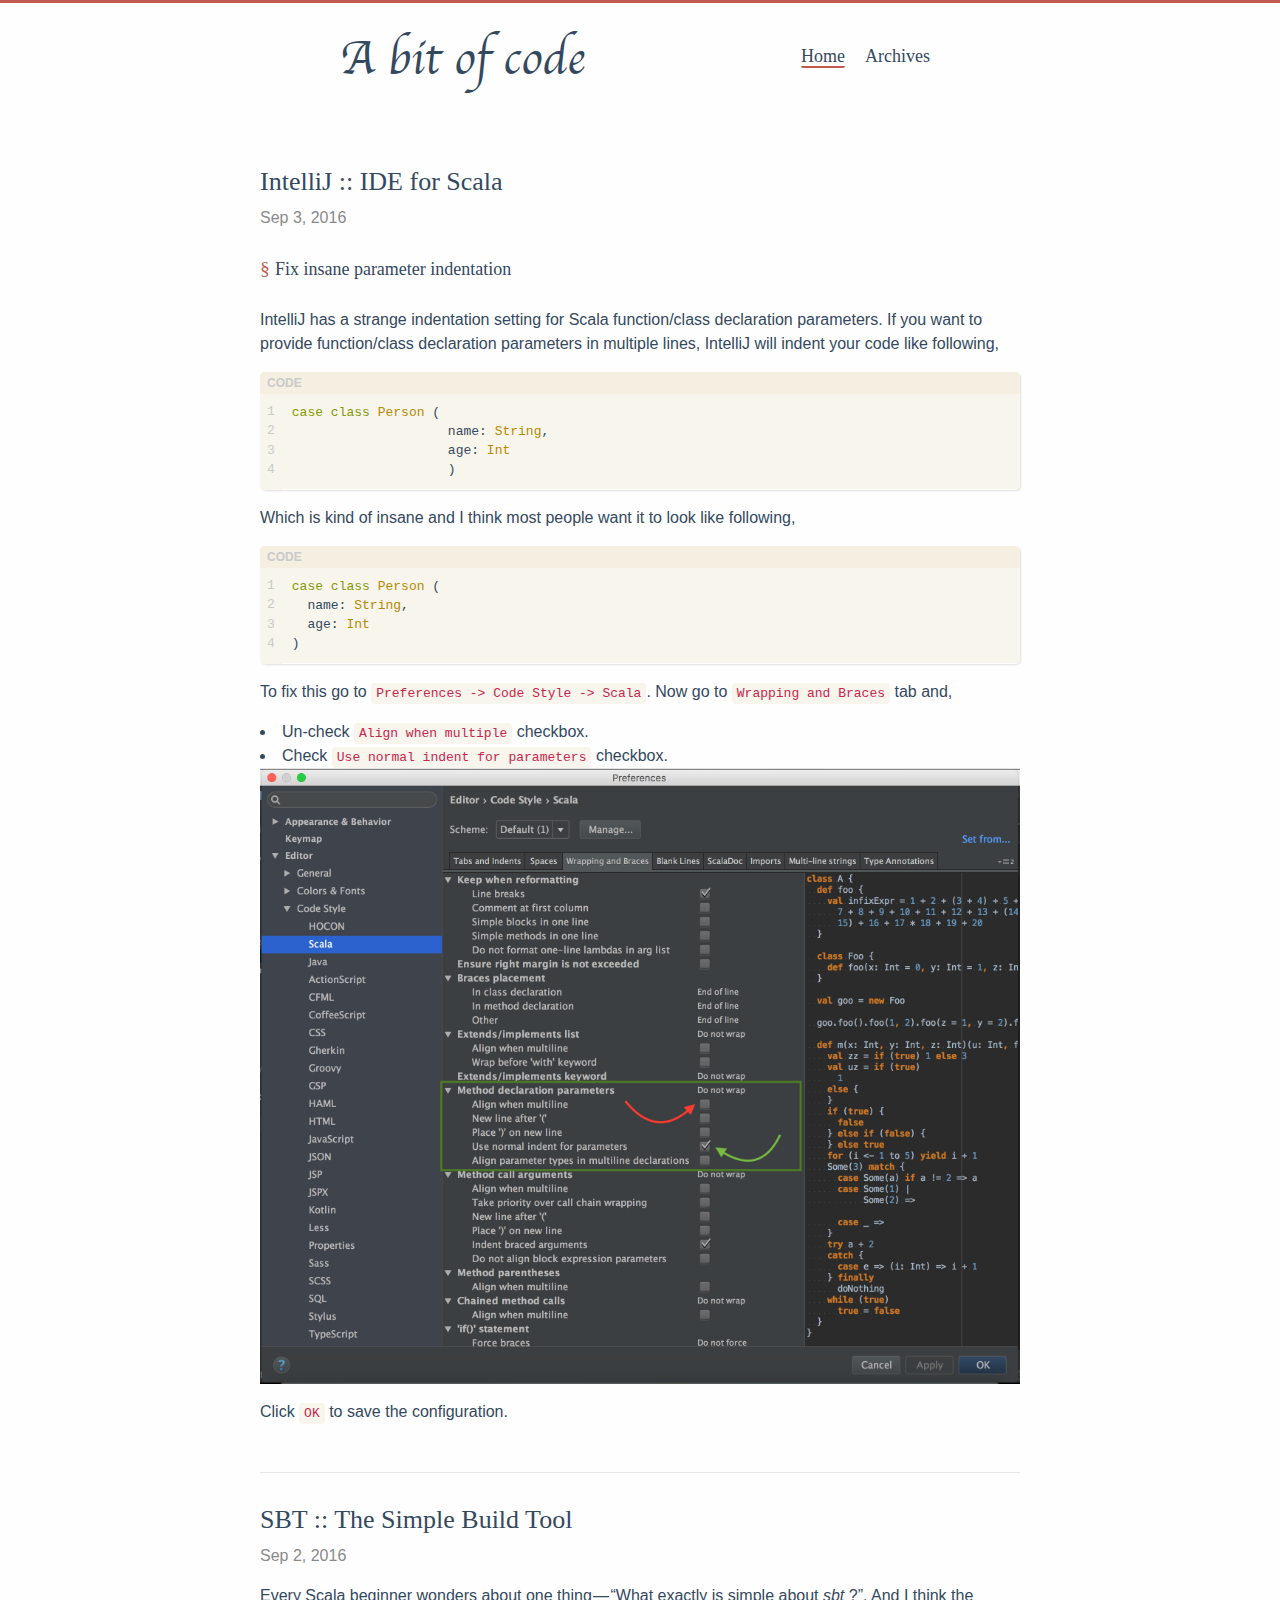
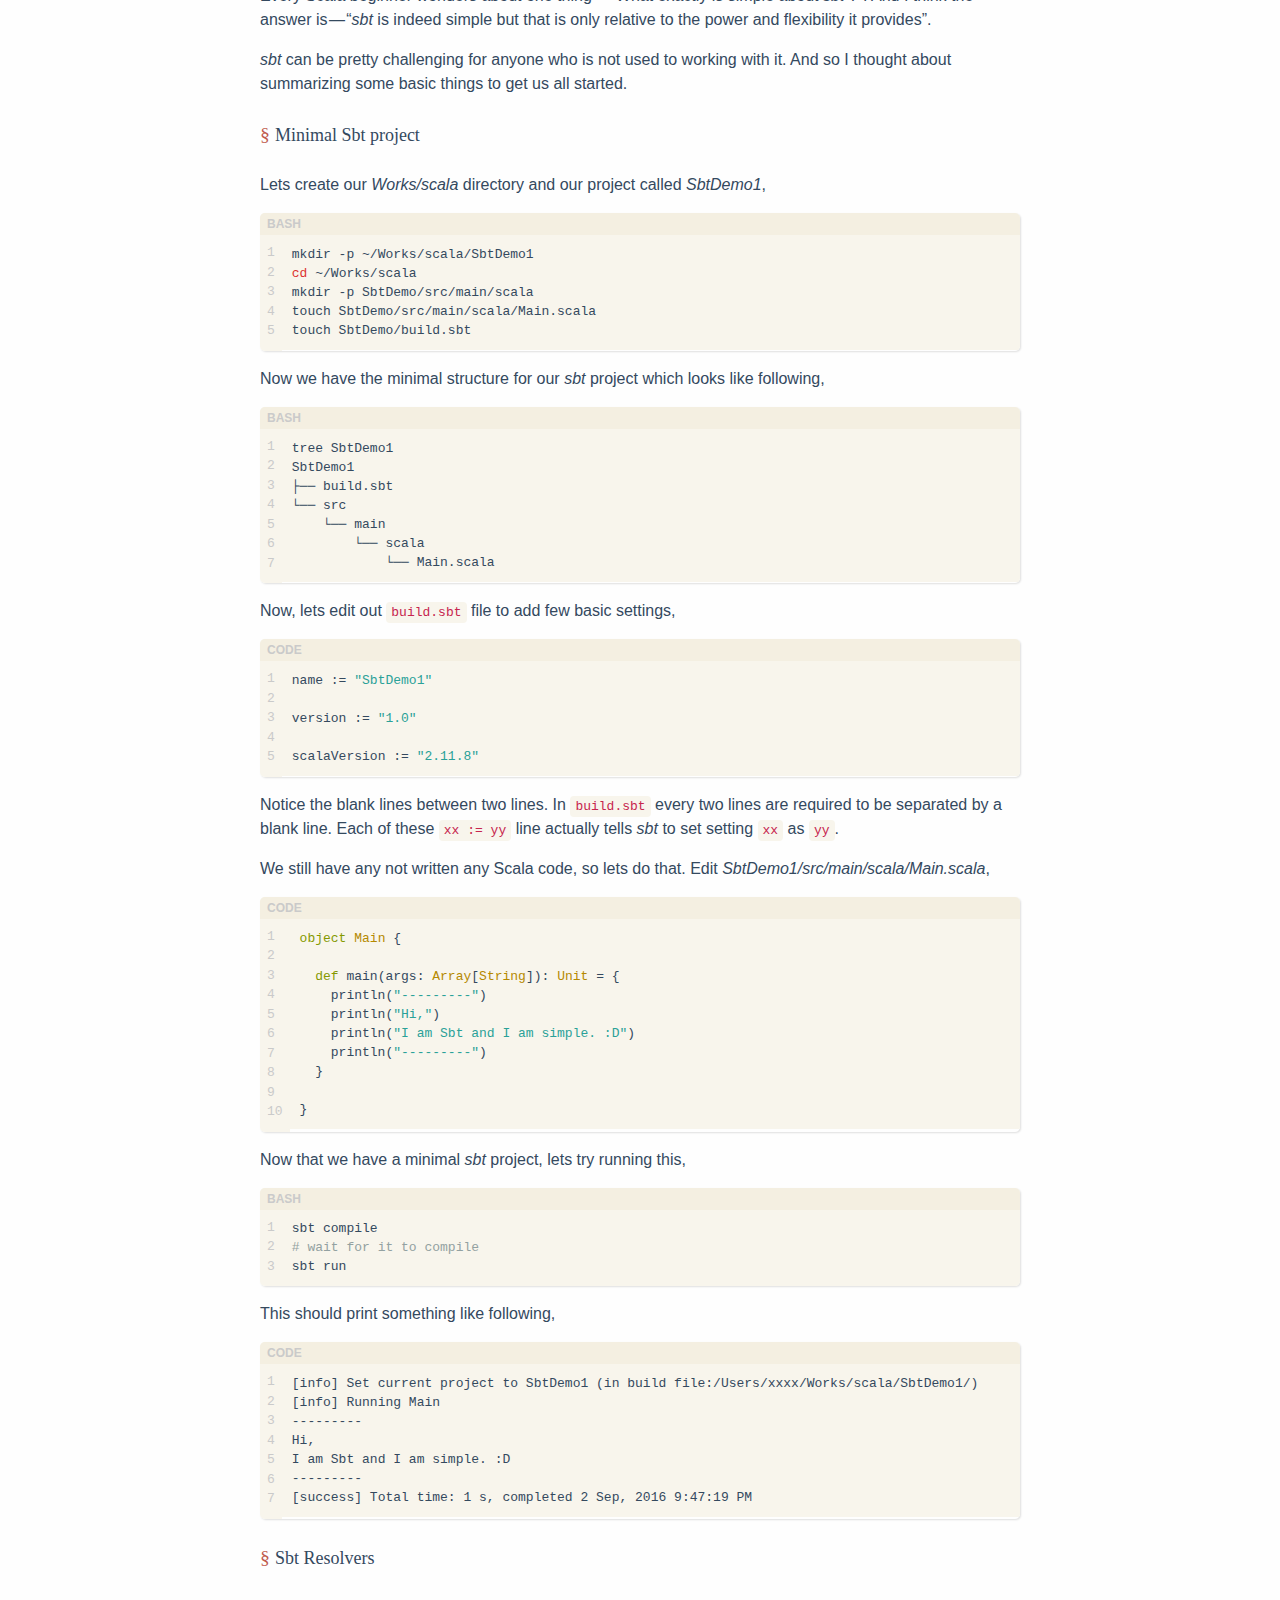
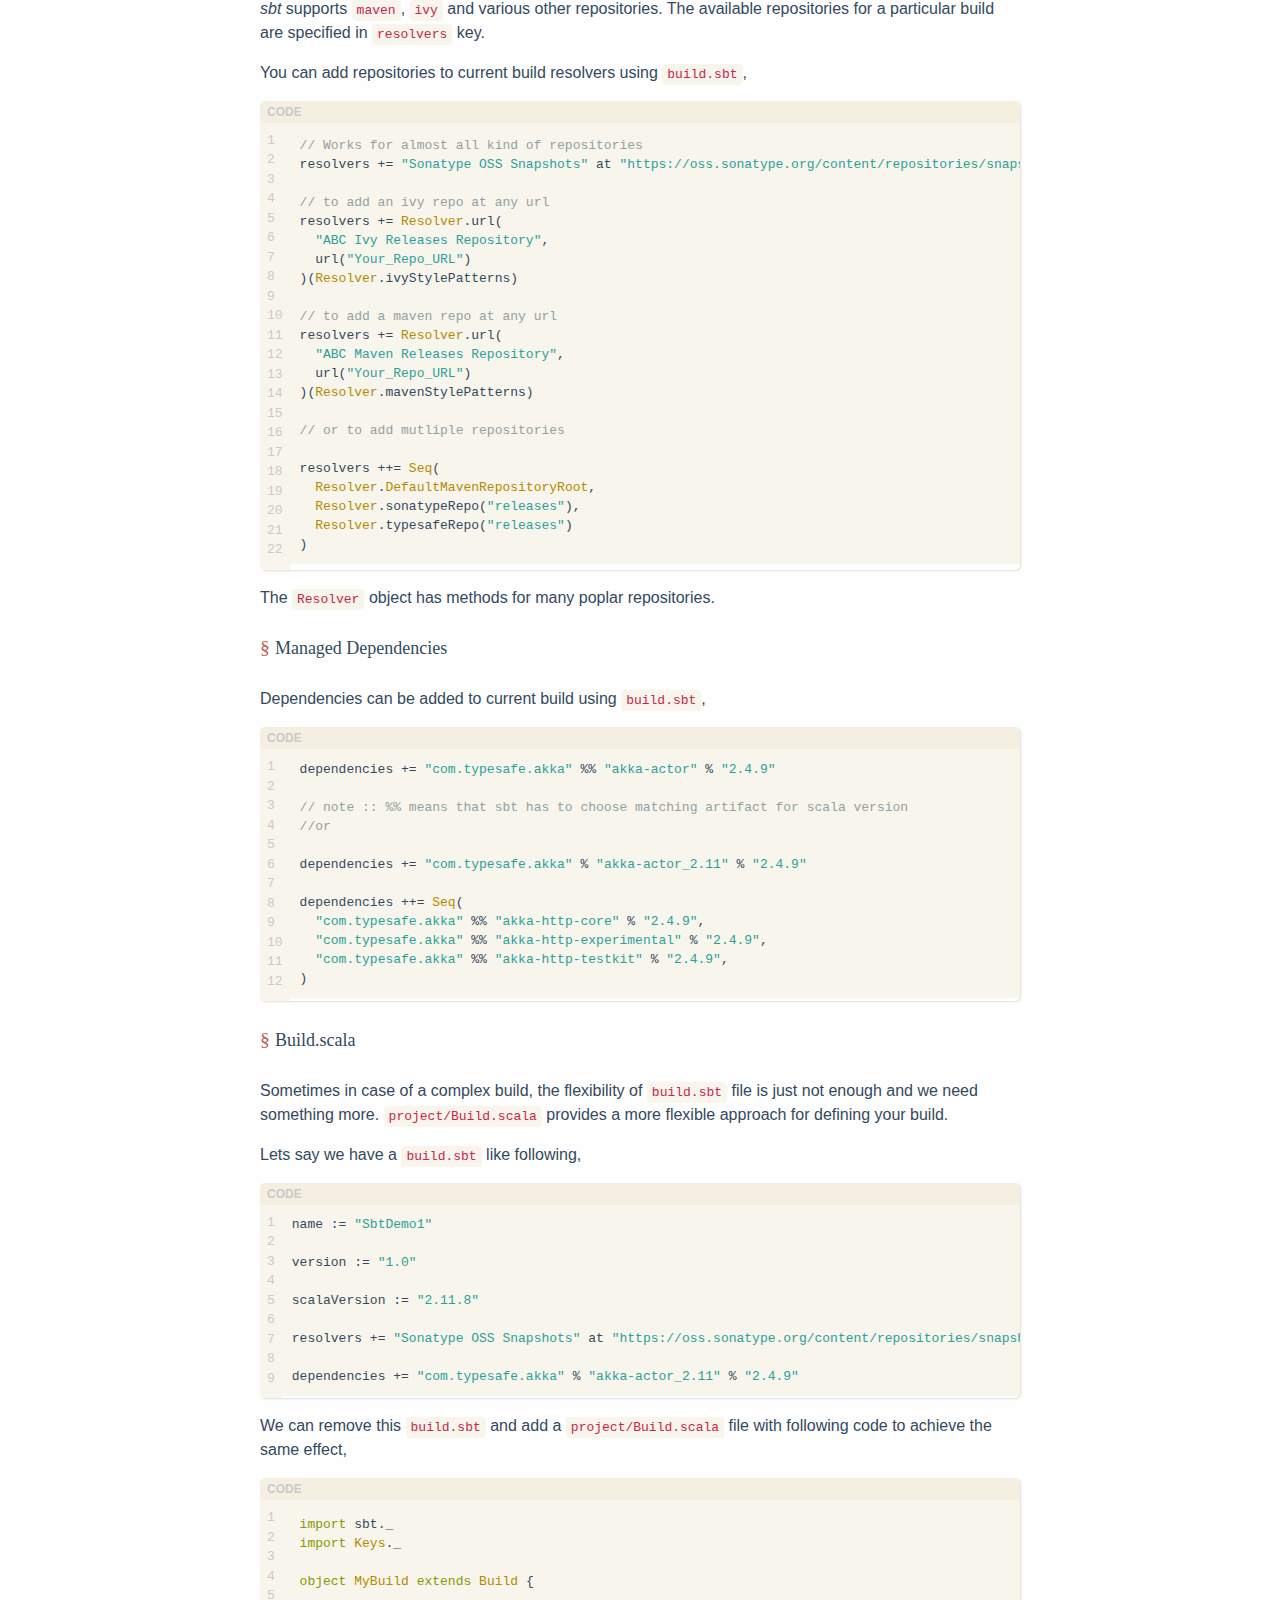
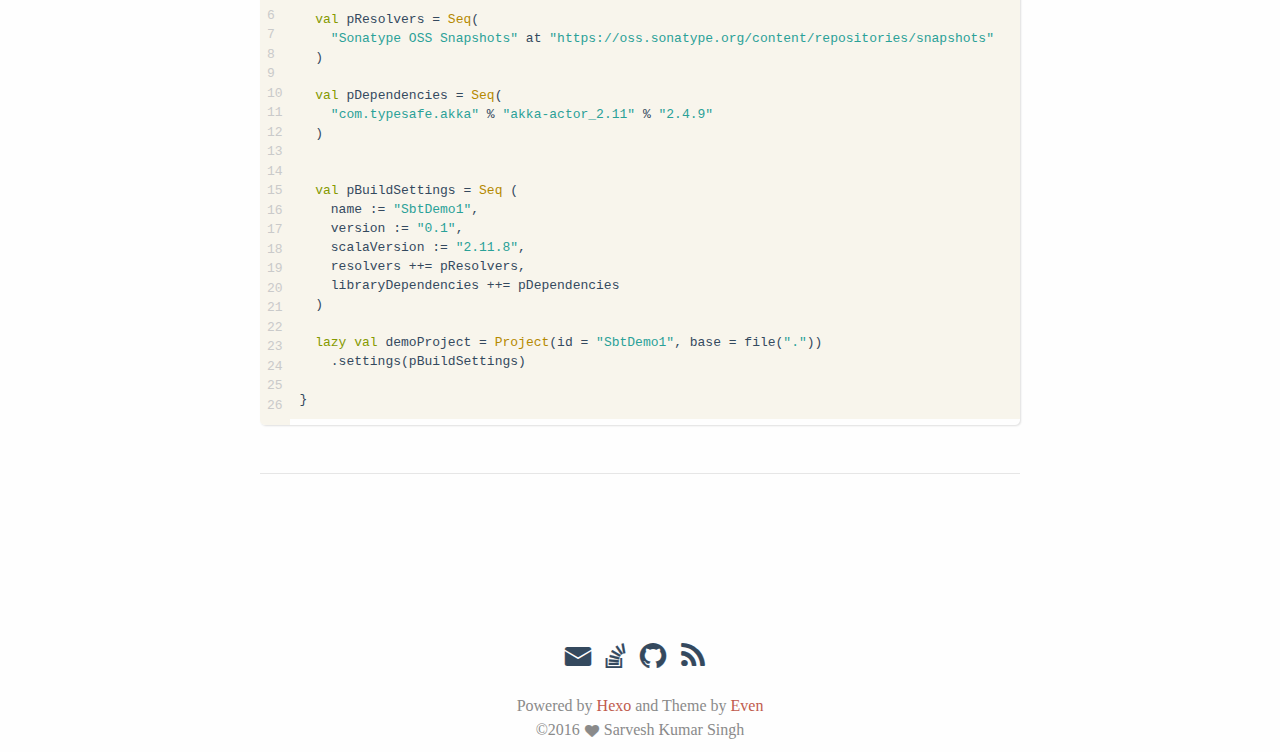
==== commit 423861ab: "Site updated: 2016-09-05 01:00:26" ====
--- a/index.html
+++ b/index.html
@@ -1,85 +1,4 @@
-<!DOCTYPE HTML>
-<html>
-<head>
-  <meta charset="utf-8">
-  
-  <title>A bit of code</title>
-
-  
-  <meta name="author" content="Sarvesh Kumar Singh">
-  
-
-  
-
-  
-
-  <meta id="viewport" name="viewport" content="width=device-width, initial-scale=1, maximum-scale=1, minimum-scale=1, user-scalable=no, minimal-ui">
-  <meta name="apple-mobile-web-app-capable" content="yes">
-  <meta name="apple-mobile-web-app-status-bar-style" content="black">
-
-  
-
-  <meta property="og:site_name" content="A bit of code"/>
-
-  
-  <meta property="og:image" content="/favicon.ico"/>
-  
-
-  <link href="/favicon.ico" rel="icon">
-  <link rel="alternate" href="/atom.xml" title="A bit of code" type="application/atom+xml">
-  <link rel="stylesheet" href="/css/style.css" media="screen" type="text/css">
-</head>
-
-
-<body>
-<div class="blog">
-  <div class="content">
-
-    <header>
-  <div class="site-branding">
-    <h1 class="site-title">
-      <a href="/">A bit of code</a>
-    </h1>
-    <p class="site-description"></p>
-  </div>
-  <nav class="site-navigation">
-    <ul>
-      
-        <li><a href="/">Home</a></li>
-      
-        <li><a href="/archives">Archives</a></li>
-      
-    </ul>
-  </nav>
-</header>
-
-    <main class="site-main posts-loop">
-    
-  <article>
-
-  
-    
-    <h3 class="article-title"><a href="/2016/09/03/intellij-ide-for-scala/"><span>IntelliJ :: IDE for Scala</span></a></h3>
-    
-  
-
-  <div class="article-top-meta">
-    <span class="posted-on">
-      <a href="/2016/09/03/intellij-ide-for-scala/" rel="bookmark">
-        <time class="entry-date published" datetime="2016-09-03T08:50:30.000Z">
-          2016-09-03
-        </time>
-      </a>
-    </span>
-  </div>
-
-
-  
-
-  <div class="article-content">
-    <div class="entry">
-      
-        <h4 id="Fix-insane-parameter-indentation"><a href="#Fix-insane-parameter-indentation" class="headerlink" title="Fix insane parameter indentation"></a>Fix insane parameter indentation</h4><p>IntelliJ has a strange indentation setting for Scala function/class parameters. If you want to provide function/class parameters in multiple lines, IntelliJ will indent your code like following,<br><figure class="highlight scala"><table><tr><td class="gutter"><pre><div class="line">1</div><div class="line">2</div><div class="line">3</div><div class="line">4</div></pre></td><td class="code"><pre><div class="line"><span class="keyword">case</span> <span class="class"><span class="keyword">class</span> <span class="title">Person</span> (<span class="params"></span></span></div><div class="line">                    name: <span class="type">String</span>,</div><div class="line">                    age: <span class="type">Int</span></div><div class="line">                    )</div></pre></td></tr></table></figure></p>
+<!DOCTYPE html><html lang="en"><head><meta charset="utf-8"><meta name="X-UA-Compatible" content="IE=edge"><meta name="viewport" content="width=device-width, initial-scale=1"><meta name="author" content="Sarvesh Kumar Singh"><meta name="description"><title>A bit of code</title><link rel="icon" href="/favicon.ico"><link rel="canonical" href="https://sarveshseri.github.io/"><link rel="stylesheet" href="/fonts/iconfont/iconfont.css"><link rel="stylesheet" href="/css/style.css"></head><body><div id="main"><header><a href="/." class="logo">A bit of code</a><ul class="nav"><li class="nav-link"><a href="/" class="active">Home</a></li><li class="nav-link"><a href="/archives/" target="_self">Archives</a></li></ul></header><section id="container"><ul class="home"><li class="post-item"><article class="post"><h2 class="post-title"><a href="/2016/09/03/intellij-ide-for-scala/" class="post-link">IntelliJ :: IDE for Scala</a></h2><span class="post-time">Sep 3, 2016</span><div class="post-content"><h4 id="Fix-insane-parameter-indentation"><a href="#Fix-insane-parameter-indentation" class="headerlink" title="Fix insane parameter indentation"></a>Fix insane parameter indentation</h4><p>IntelliJ has a strange indentation setting for Scala function/class declaration parameters. If you want to provide function/class declaration parameters in multiple lines, IntelliJ will indent your code like following,<br><figure class="highlight scala"><table><tr><td class="gutter"><pre><div class="line">1</div><div class="line">2</div><div class="line">3</div><div class="line">4</div></pre></td><td class="code"><pre><div class="line"><span class="keyword">case</span> <span class="class"><span class="keyword">class</span> <span class="title">Person</span> (<span class="params"></span></span></div><div class="line">                    name: <span class="type">String</span>,</div><div class="line">                    age: <span class="type">Int</span></div><div class="line">                    )</div></pre></td></tr></table></figure></p>
 <p>Which is kind of insane and I think most people want it to look like following,<br><figure class="highlight scala"><table><tr><td class="gutter"><pre><div class="line">1</div><div class="line">2</div><div class="line">3</div><div class="line">4</div></pre></td><td class="code"><pre><div class="line"><span class="keyword">case</span> <span class="class"><span class="keyword">class</span> <span class="title">Person</span> (<span class="params"></span></span></div><div class="line">  name: <span class="type">String</span>,</div><div class="line">  age: <span class="type">Int</span></div><div class="line">)</div></pre></td></tr></table></figure></p>
 <p>To fix this go to <code>Preferences -&gt; Code Style -&gt; Scala</code>. Now go to <code>Wrapping and Braces</code> tab and,</p>
 <ul>
@@ -91,52 +10,7 @@
 </ul>
 <img src="/2016/09/03/intellij-ide-for-scala/idea-1.png" alt="Scala indentation configuration" title="Scala indentation configuration">
 <p>Click <code>OK</code> to save the configuration.</p>
-
-      
-    </div>
-
-  </div>
-
-  <div class="article-footer">
-    <div class="article-meta pull-left">
-
-    
-
-    
-
-    </div>
-
-    
-  </div>
-</article>
-
-
-
-  <article>
-
-  
-    
-    <h3 class="article-title"><a href="/2016/09/02/sbt-the-simple-build-tool/"><span>SBT :: The Simple Build Tool</span></a></h3>
-    
-  
-
-  <div class="article-top-meta">
-    <span class="posted-on">
-      <a href="/2016/09/02/sbt-the-simple-build-tool/" rel="bookmark">
-        <time class="entry-date published" datetime="2016-09-02T15:35:26.000Z">
-          2016-09-02
-        </time>
-      </a>
-    </span>
-  </div>
-
-
-  
-
-  <div class="article-content">
-    <div class="entry">
-      
-        <p>Every Scala beginner wonders about one thing — “What exactly is simple about <em>sbt</em> ?”. And I think the answer is — “<em>sbt</em> is indeed simple but that is only relative to the power and flexibility it provides”.</p>
+</div></article></li><li class="post-item"><article class="post"><h2 class="post-title"><a href="/2016/09/02/sbt-the-simple-build-tool/" class="post-link">SBT :: The Simple Build Tool</a></h2><span class="post-time">Sep 2, 2016</span><div class="post-content"><p>Every Scala beginner wonders about one thing — “What exactly is simple about <em>sbt</em> ?”. And I think the answer is — “<em>sbt</em> is indeed simple but that is only relative to the power and flexibility it provides”.</p>
 <p><em>sbt</em> can be pretty challenging for anyone who is not used to working with it. And so I thought about summarizing some basic things to get us all started.</p>
 <h4 id="Minimal-Sbt-project"><a href="#Minimal-Sbt-project" class="headerlink" title="Minimal Sbt project"></a>Minimal Sbt project</h4><p>Lets create our <em>Works/scala</em> directory and our project called <em>SbtDemo1</em>,<br><figure class="highlight bash"><table><tr><td class="gutter"><pre><div class="line">1</div><div class="line">2</div><div class="line">3</div><div class="line">4</div><div class="line">5</div></pre></td><td class="code"><pre><div class="line">mkdir -p ~/Works/scala/SbtDemo1</div><div class="line"><span class="built_in">cd</span> ~/Works/scala</div><div class="line">mkdir -p SbtDemo/src/main/scala</div><div class="line">touch SbtDemo/src/main/scala/Main.scala</div><div class="line">touch SbtDemo/build.sbt</div></pre></td></tr></table></figure></p>
 <p>Now we have the minimal structure for our <em>sbt</em> project which looks like following,<br><figure class="highlight bash"><table><tr><td class="gutter"><pre><div class="line">1</div><div class="line">2</div><div class="line">3</div><div class="line">4</div><div class="line">5</div><div class="line">6</div><div class="line">7</div></pre></td><td class="code"><pre><div class="line">tree SbtDemo1</div><div class="line">SbtDemo1</div><div class="line">├── build.sbt</div><div class="line">└── src</div><div class="line">    └── main</div><div class="line">        └── scala</div><div class="line">            └── Main.scala</div></pre></td></tr></table></figure></p>
@@ -145,53 +19,15 @@
 <p>We still have any not written any Scala code, so lets do that. Edit <em>SbtDemo1/src/main/scala/Main.scala</em>,<br><figure class="highlight scala"><table><tr><td class="gutter"><pre><div class="line">1</div><div class="line">2</div><div class="line">3</div><div class="line">4</div><div class="line">5</div><div class="line">6</div><div class="line">7</div><div class="line">8</div><div class="line">9</div><div class="line">10</div></pre></td><td class="code"><pre><div class="line"><span class="class"><span class="keyword">object</span> <span class="title">Main</span> </span>&#123;</div><div class="line"></div><div class="line">  <span class="function"><span class="keyword">def</span> <span class="title">main</span></span>(args: <span class="type">Array</span>[<span class="type">String</span>]): <span class="type">Unit</span> = &#123;</div><div class="line">    println(<span class="string">"---------"</span>)</div><div class="line">    println(<span class="string">"Hi,"</span>)</div><div class="line">    println(<span class="string">"I am Sbt and I am simple. :D"</span>)</div><div class="line">    println(<span class="string">"---------"</span>)</div><div class="line">  &#125;</div><div class="line"></div><div class="line">&#125;</div></pre></td></tr></table></figure></p>
 <p>Now that we have a minimal <em>sbt</em> project, lets try running this,<br><figure class="highlight bash"><table><tr><td class="gutter"><pre><div class="line">1</div><div class="line">2</div><div class="line">3</div></pre></td><td class="code"><pre><div class="line">sbt compile</div><div class="line"><span class="comment"># wait for it to compile</span></div><div class="line">sbt run</div></pre></td></tr></table></figure></p>
 <p>This should print something like following,<br><figure class="highlight plain"><table><tr><td class="gutter"><pre><div class="line">1</div><div class="line">2</div><div class="line">3</div><div class="line">4</div><div class="line">5</div><div class="line">6</div><div class="line">7</div></pre></td><td class="code"><pre><div class="line">[info] Set current project to SbtDemo1 (in build file:/Users/xxxx/Works/scala/SbtDemo1/)</div><div class="line">[info] Running Main</div><div class="line">---------</div><div class="line">Hi,</div><div class="line">I am Sbt and I am simple. :D</div><div class="line">---------</div><div class="line">[success] Total time: 1 s, completed 2 Sep, 2016 9:47:19 PM</div></pre></td></tr></table></figure></p>
-
-      
-    </div>
-
-  </div>
-
-  <div class="article-footer">
-    <div class="article-meta pull-left">
-
-    
-
-    
-    
-
-    <span class="post-tags">
-      <i class="icon-tags"></i>
-        <a href="/tags/Scala/">Scala</a><a href="/tags/Sbt/">Sbt</a>
-    </span>
-    
-
-    </div>
-
-    
-  </div>
-</article>
-
-
-
-
-<nav class="pagination">
-  
-  
-</nav>
-    </main>
-
-    <footer class="site-footer">
-  <p class="site-info">
-    Proudly powered by <a href="https://hexo.io/" target="_blank">Hexo</a> and
-    Theme by <a href="https://github.com/CodeDaraW/Hacker" target="_blank">Hacker</a>
-    </br>
-    
-    &copy; 2016 Sarvesh Kumar Singh
-    
-  </p>
-</footer>
-    
-  </div>
-</div>
-</body>
-</html>+<h4 id="Sbt-Resolvers"><a href="#Sbt-Resolvers" class="headerlink" title="Sbt Resolvers"></a>Sbt Resolvers</h4><p><em>sbt</em> supports <code>maven</code>, <code>ivy</code> and various other repositories. The available repositories for a particular build are specified in <code>resolvers</code> key.</p>
+<p>You can add repositories to current build resolvers using <code>build.sbt</code>,</p>
+<figure class="highlight scala"><table><tr><td class="gutter"><pre><div class="line">1</div><div class="line">2</div><div class="line">3</div><div class="line">4</div><div class="line">5</div><div class="line">6</div><div class="line">7</div><div class="line">8</div><div class="line">9</div><div class="line">10</div><div class="line">11</div><div class="line">12</div><div class="line">13</div><div class="line">14</div><div class="line">15</div><div class="line">16</div><div class="line">17</div><div class="line">18</div><div class="line">19</div><div class="line">20</div><div class="line">21</div><div class="line">22</div></pre></td><td class="code"><pre><div class="line"><span class="comment">// Works for almost all kind of repositories</span></div><div class="line">resolvers += <span class="string">"Sonatype OSS Snapshots"</span> at <span class="string">"https://oss.sonatype.org/content/repositories/snapshots"</span></div><div class="line"></div><div class="line"><span class="comment">// to add an ivy repo at any url</span></div><div class="line">resolvers += <span class="type">Resolver</span>.url(</div><div class="line">  <span class="string">"ABC Ivy Releases Repository"</span>,</div><div class="line">  url(<span class="string">"Your_Repo_URL"</span>)</div><div class="line">)(<span class="type">Resolver</span>.ivyStylePatterns)</div><div class="line"></div><div class="line"><span class="comment">// to add a maven repo at any url</span></div><div class="line">resolvers += <span class="type">Resolver</span>.url(</div><div class="line">  <span class="string">"ABC Maven Releases Repository"</span>,</div><div class="line">  url(<span class="string">"Your_Repo_URL"</span>)</div><div class="line">)(<span class="type">Resolver</span>.mavenStylePatterns)</div><div class="line"></div><div class="line"><span class="comment">// or to add mutliple repositories</span></div><div class="line"></div><div class="line">resolvers ++= <span class="type">Seq</span>(</div><div class="line">  <span class="type">Resolver</span>.<span class="type">DefaultMavenRepositoryRoot</span>,</div><div class="line">  <span class="type">Resolver</span>.sonatypeRepo(<span class="string">"releases"</span>),</div><div class="line">  <span class="type">Resolver</span>.typesafeRepo(<span class="string">"releases"</span>)</div><div class="line">)</div></pre></td></tr></table></figure>
+<p>The <code>Resolver</code> object has methods for many poplar repositories.</p>
+<h4 id="Managed-Dependencies"><a href="#Managed-Dependencies" class="headerlink" title="Managed Dependencies"></a>Managed Dependencies</h4><p>Dependencies can be added to current build using <code>build.sbt</code>,</p>
+<figure class="highlight scala"><table><tr><td class="gutter"><pre><div class="line">1</div><div class="line">2</div><div class="line">3</div><div class="line">4</div><div class="line">5</div><div class="line">6</div><div class="line">7</div><div class="line">8</div><div class="line">9</div><div class="line">10</div><div class="line">11</div><div class="line">12</div></pre></td><td class="code"><pre><div class="line">dependencies += <span class="string">"com.typesafe.akka"</span> %% <span class="string">"akka-actor"</span> % <span class="string">"2.4.9"</span></div><div class="line"></div><div class="line"><span class="comment">// note :: %% means that sbt has to choose matching artifact for scala version</span></div><div class="line"><span class="comment">//or</span></div><div class="line"></div><div class="line">dependencies += <span class="string">"com.typesafe.akka"</span> % <span class="string">"akka-actor_2.11"</span> % <span class="string">"2.4.9"</span></div><div class="line"></div><div class="line">dependencies ++= <span class="type">Seq</span>(</div><div class="line">  <span class="string">"com.typesafe.akka"</span> %% <span class="string">"akka-http-core"</span> % <span class="string">"2.4.9"</span>,</div><div class="line">  <span class="string">"com.typesafe.akka"</span> %% <span class="string">"akka-http-experimental"</span> % <span class="string">"2.4.9"</span>,</div><div class="line">  <span class="string">"com.typesafe.akka"</span> %% <span class="string">"akka-http-testkit"</span> % <span class="string">"2.4.9"</span>,</div><div class="line">)</div></pre></td></tr></table></figure>
+<h4 id="Build-scala"><a href="#Build-scala" class="headerlink" title="Build.scala"></a>Build.scala</h4><p>Sometimes in case of a complex build, the flexibility of <code>build.sbt</code> file is just not enough and we need something more. <code>project/Build.scala</code> provides a more flexible approach for defining your build.</p>
+<p>Lets say we have a <code>build.sbt</code> like following,</p>
+<figure class="highlight scala"><table><tr><td class="gutter"><pre><div class="line">1</div><div class="line">2</div><div class="line">3</div><div class="line">4</div><div class="line">5</div><div class="line">6</div><div class="line">7</div><div class="line">8</div><div class="line">9</div></pre></td><td class="code"><pre><div class="line">name := <span class="string">"SbtDemo1"</span></div><div class="line"></div><div class="line">version := <span class="string">"1.0"</span></div><div class="line"></div><div class="line">scalaVersion := <span class="string">"2.11.8"</span></div><div class="line"></div><div class="line">resolvers += <span class="string">"Sonatype OSS Snapshots"</span> at <span class="string">"https://oss.sonatype.org/content/repositories/snapshots"</span></div><div class="line"></div><div class="line">dependencies += <span class="string">"com.typesafe.akka"</span> % <span class="string">"akka-actor_2.11"</span> % <span class="string">"2.4.9"</span></div></pre></td></tr></table></figure>
+<p>We can remove this <code>build.sbt</code> and add a <code>project/Build.scala</code> file with following code to achieve the same effect,</p>
+<figure class="highlight scala"><table><tr><td class="gutter"><pre><div class="line">1</div><div class="line">2</div><div class="line">3</div><div class="line">4</div><div class="line">5</div><div class="line">6</div><div class="line">7</div><div class="line">8</div><div class="line">9</div><div class="line">10</div><div class="line">11</div><div class="line">12</div><div class="line">13</div><div class="line">14</div><div class="line">15</div><div class="line">16</div><div class="line">17</div><div class="line">18</div><div class="line">19</div><div class="line">20</div><div class="line">21</div><div class="line">22</div><div class="line">23</div><div class="line">24</div><div class="line">25</div><div class="line">26</div></pre></td><td class="code"><pre><div class="line"><span class="keyword">import</span> sbt._</div><div class="line"><span class="keyword">import</span> <span class="type">Keys</span>._</div><div class="line"></div><div class="line"><span class="class"><span class="keyword">object</span> <span class="title">MyBuild</span> <span class="keyword">extends</span> <span class="title">Build</span> </span>&#123;</div><div class="line"></div><div class="line">  <span class="keyword">val</span> pResolvers = <span class="type">Seq</span>(</div><div class="line">    <span class="string">"Sonatype OSS Snapshots"</span> at <span class="string">"https://oss.sonatype.org/content/repositories/snapshots"</span></div><div class="line">  )</div><div class="line"></div><div class="line">  <span class="keyword">val</span> pDependencies = <span class="type">Seq</span>(</div><div class="line">    <span class="string">"com.typesafe.akka"</span> % <span class="string">"akka-actor_2.11"</span> % <span class="string">"2.4.9"</span></div><div class="line">  )</div><div class="line"></div><div class="line"></div><div class="line">  <span class="keyword">val</span> pBuildSettings = <span class="type">Seq</span> (</div><div class="line">    name := <span class="string">"SbtDemo1"</span>,</div><div class="line">    version := <span class="string">"0.1"</span>,</div><div class="line">    scalaVersion := <span class="string">"2.11.8"</span>,</div><div class="line">    resolvers ++= pResolvers,</div><div class="line">    libraryDependencies ++= pDependencies</div><div class="line">  )</div><div class="line"></div><div class="line">  <span class="keyword">lazy</span> <span class="keyword">val</span> demoProject = <span class="type">Project</span>(id = <span class="string">"SbtDemo1"</span>, base = file(<span class="string">"."</span>))</div><div class="line">    .settings(pBuildSettings)</div><div class="line"></div><div class="line">&#125;</div></pre></td></tr></table></figure>
+</div></article></li></ul><div class="paginator"></div></section><footer><div class="social"><a href="mailto:sarveshseri@email.com" class="iconfont icon-email"> </a><a href="http://stackoverflow.com/users/1151929" class="iconfont icon-stack-overflow"> </a><a href="/" class="iconfont icon-github"> </a><a href="/atom.xml" class="iconfont icon-rss"> </a></div><div class="copyright"><p class="power">Powered by <a href="https://hexo.io/">Hexo</a> and Theme by <a href="https://github.com/ahonn/hexo-theme-even"> Even</a></p><p class="since">&copy;2016<span class="heart"><i class="iconfont icon-heart"></i></span><span class="author">Sarvesh Kumar Singh</span></p></div><label id="back2top"><i class="iconfont icon-up"></i></label></footer></div><script src="/js/zepto.min.js"></script><script src="/js/theme.js"></script></body></html>--- a/fonts/iconfont/iconfont.css
+++ b/fonts/iconfont/iconfont.css
@@ -0,0 +1,77 @@
+
+@font-face {font-family: "iconfont";
+  src: url('iconfont.eot?t=1468295277'); /* IE9*/
+  src: url('iconfont.eot?t=1468295277#iefix') format('embedded-opentype'), /* IE6-IE8 */
+  url('iconfont.woff?t=1468295277') format('woff'), /* chrome, firefox */
+  url('iconfont.ttf?t=1468295277') format('truetype'), /* chrome, firefox, opera, Safari, Android, iOS 4.2+*/
+  url('iconfont.svg?t=1468295277#iconfont') format('svg'); /* iOS 4.1- */
+}
+
+.iconfont {
+  font-family:"iconfont" !important;
+  font-size:16px;
+  font-style:normal;
+  -webkit-font-smoothing: antialiased;
+  -webkit-text-stroke-width: 0.2px;
+  -moz-osx-font-smoothing: grayscale;
+}
+.iconfont {
+  font-family: "iconfont" !important;
+  font-size: 16px;
+  font-style: normal;
+  -webkit-font-smoothing: antialiased;
+  -webkit-text-stroke-width: 0.2px;
+  -moz-osx-font-smoothing: grayscale;
+
+}
+.icon-twitter:before {
+  content: "\e600";
+}
+.icon-weibo:before {
+  content: "\e602";
+}
+.icon-stack-overflow:before {
+  content: "\e603";
+  font-size: 25px;
+  position: relative;
+  top: -4px;
+}
+.icon-email:before {
+  content: "\e605";
+  position: relative;
+  top: -2px;
+}
+.icon-facebook:before {
+  content: "\e601";
+}
+.icon-github:before {
+  content: "\e606";
+  position: relative;
+  top: -3px;
+}
+.icon-rss:before {
+  content: "\e604";
+}
+.icon-google:before {
+  content: "\e609";
+}
+.icon-zhihu:before {
+  content: "\e607";
+  font-size: 27px;
+  position: relative;
+  top: -2px;
+}
+.icon-heart:before {
+  content: "\e608"; 
+}
+
+.icon-right:before { 
+  content: "\e60a";
+
+}
+.icon-left:before {
+  content: "\e60b"; 
+}
+.icon-up:before {
+  content: "\e60c";
+}
--- a/css/style.css
+++ b/css/style.css
@@ -1,35 +1,42 @@
-/*! normalize.css v3.0.3 | MIT License | github.com/necolas/normalize.css */
-
-/**
- * 1. Set default font family to sans-serif.
- * 2. Prevent iOS and IE text size adjust after device orientation change,
- *    without disabling user zoom.
+@charset "UTF-8";
+/**
+ * Even theme for Hexo by Ahonn
+ * Version 1.0.0
+ * https://github.com/ahonn/hexo-theme-even
  */
-
+@font-face {
+  font-family: 'Chancery';
+  src: url("../fonts/chancery/apple-chancery-webfont.eot");
+  src: url("../fonts/chancer/apple-chancery-webfont.eot?#iefix") format("embedded-opentype"), url("../fonts/chancery/apple-chancery-webfont.woff") format("woff"), url("../fonts/chancery/apple-chancery-webfont.ttf") format("truetype"), url("../fonts/chancery/apple-chancery-webfont.svg#apple-chancery") format("svg");
+  font-weight: lighter;
+  font-style: normal; }
+
+/*! normalize.css v4.1.1 | MIT License | github.com/necolas/normalize.css */
+/**
+   * 1. Change the default font family in all browsers (opinionated).
+   * 2. Prevent adjustments of font size after orientation changes in IE and iOS.
+   */
 html {
-  font-family: sans-serif; /* 1 */
-  -ms-text-size-adjust: 100%; /* 2 */
-  -webkit-text-size-adjust: 100%; /* 2 */
-}
-
-/**
- * Remove default margin.
- */
-
+  font-family: sans-serif;
+  /* 1 */
+  -ms-text-size-adjust: 100%;
+  /* 2 */
+  -webkit-text-size-adjust: 100%;
+  /* 2 */ }
+
+/**
+   * Remove the margin in all browsers (opinionated).
+   */
 body {
-  margin: 0;
-}
+  margin: 0; }
 
 /* HTML5 display definitions
-   ========================================================================== */
-
-/**
- * Correct `block` display not defined for any HTML5 element in IE 8/9.
- * Correct `block` display not defined for `details` or `summary` in IE 10/11
- * and Firefox.
- * Correct `block` display not defined for `main` in IE 11.
- */
-
+     ========================================================================== */
+/**
+   * Add the correct display in IE 9-.
+   * 1. Add the correct display in Edge, IE, and Firefox.
+   * 2. Add the correct display in IE.
+   */
 article,
 aside,
 details,
@@ -37,939 +44,825 @@
 figure,
 footer,
 header,
-hgroup,
 main,
 menu,
 nav,
 section,
 summary {
-  display: block;
-}
-
-/**
- * 1. Correct `inline-block` display not defined in IE 8/9.
- * 2. Normalize vertical alignment of `progress` in Chrome, Firefox, and Opera.
- */
-
+  /* 1 */
+  display: block; }
+
+/**
+   * Add the correct display in IE 9-.
+   */
 audio,
 canvas,
 progress,
 video {
-  display: inline-block; /* 1 */
-  vertical-align: baseline; /* 2 */
-}
-
-/**
- * Prevent modern browsers from displaying `audio` without controls.
- * Remove excess height in iOS 5 devices.
- */
-
+  display: inline-block; }
+
+/**
+   * Add the correct display in iOS 4-7.
+   */
 audio:not([controls]) {
   display: none;
-  height: 0;
-}
-
-/**
- * Address `[hidden]` styling not present in IE 8/9/10.
- * Hide the `template` element in IE 8/9/10/11, Safari, and Firefox < 22.
- */
-
-[hidden],
-template {
-  display: none;
-}
+  height: 0; }
+
+/**
+   * Add the correct vertical alignment in Chrome, Firefox, and Opera.
+   */
+progress {
+  vertical-align: baseline; }
+
+/**
+   * Add the correct display in IE 10-.
+   * 1. Add the correct display in IE.
+   */
+template,
+[hidden] {
+  display: none; }
 
 /* Links
-   ========================================================================== */
-
-/**
- * Remove the gray background color from active links in IE 10.
- */
-
+     ========================================================================== */
+/**
+   * 1. Remove the gray background on active links in IE 10.
+   * 2. Remove gaps in links underline in iOS 8+ and Safari 8+.
+   */
 a {
   background-color: transparent;
-}
-
-/**
- * Improve readability of focused elements when they are also in an
- * active/hover state.
- */
-
+  /* 1 */
+  -webkit-text-decoration-skip: objects;
+  /* 2 */ }
+
+/**
+   * Remove the outline on focused links when they are also active or hovered
+   * in all browsers (opinionated).
+   */
 a:active,
 a:hover {
-  outline: 0;
-}
+  outline-width: 0; }
 
 /* Text-level semantics
-   ========================================================================== */
-
-/**
- * Address styling not present in IE 8/9/10/11, Safari, and Chrome.
- */
-
+     ========================================================================== */
+/**
+   * 1. Remove the bottom border in Firefox 39-.
+   * 2. Add the correct text decoration in Chrome, Edge, IE, Opera, and Safari.
+   */
 abbr[title] {
-  border-bottom: 1px dotted;
-}
-
-/**
- * Address style set to `bolder` in Firefox 4+, Safari, and Chrome.
- */
-
+  border-bottom: none;
+  /* 1 */
+  text-decoration: underline;
+  /* 2 */
+  text-decoration: underline dotted;
+  /* 2 */ }
+
+/**
+   * Prevent the duplicate application of `bolder` by the next rule in Safari 6.
+   */
 b,
 strong {
-  font-weight: bold;
-}
-
-/**
- * Address styling not present in Safari and Chrome.
- */
-
+  font-weight: inherit; }
+
+/**
+   * Add the correct font weight in Chrome, Edge, and Safari.
+   */
+b,
+strong {
+  font-weight: bolder; }
+
+/**
+   * Add the correct font style in Android 4.3-.
+   */
 dfn {
-  font-style: italic;
-}
-
-/**
- * Address variable `h1` font-size and margin within `section` and `article`
- * contexts in Firefox 4+, Safari, and Chrome.
- */
-
+  font-style: italic; }
+
+/**
+   * Correct the font size and margin on `h1` elements within `section` and
+   * `article` contexts in Chrome, Firefox, and Safari.
+   */
 h1 {
   font-size: 2em;
-  margin: 0.67em 0;
-}
-
-/**
- * Address styling not present in IE 8/9.
- */
-
+  margin: 0.67em 0; }
+
+/**
+   * Add the correct background and color in IE 9-.
+   */
 mark {
-  background: #ff0;
-  color: #000;
-}
-
-/**
- * Address inconsistent and variable font size in all browsers.
- */
-
+  background-color: #ff0;
+  color: #000; }
+
+/**
+   * Add the correct font size in all browsers.
+   */
 small {
-  font-size: 80%;
-}
-
-/**
- * Prevent `sub` and `sup` affecting `line-height` in all browsers.
- */
-
+  font-size: 80%; }
+
+/**
+   * Prevent `sub` and `sup` elements from affecting the line height in
+   * all browsers.
+   */
 sub,
 sup {
   font-size: 75%;
   line-height: 0;
   position: relative;
-  vertical-align: baseline;
-}
+  vertical-align: baseline; }
+
+sub {
+  bottom: -0.25em; }
 
 sup {
-  top: -0.5em;
-}
-
-sub {
-  bottom: -0.25em;
-}
+  top: -0.5em; }
 
 /* Embedded content
-   ========================================================================== */
-
-/**
- * Remove border when inside `a` element in IE 8/9/10.
- */
-
+     ========================================================================== */
+/**
+   * Remove the border on images inside links in IE 10-.
+   */
 img {
-  border: 0;
-}
-
-/**
- * Correct overflow not hidden in IE 9/10/11.
- */
-
+  border-style: none; }
+
+/**
+   * Hide the overflow in IE.
+   */
 svg:not(:root) {
-  overflow: hidden;
-}
+  overflow: hidden; }
 
 /* Grouping content
-   ========================================================================== */
-
-/**
- * Address margin not present in IE 8/9 and Safari.
- */
-
-figure {
-  margin: 1em 40px;
-}
-
-/**
- * Address differences between Firefox and other browsers.
- */
-
-hr {
-  box-sizing: content-box;
-  height: 0;
-}
-
-/**
- * Contain overflow in all browsers.
- */
-
-pre {
-  overflow: auto;
-}
-
-/**
- * Address odd `em`-unit font size rendering in all browsers.
- */
-
+     ========================================================================== */
+/**
+   * 1. Correct the inheritance and scaling of font size in all browsers.
+   * 2. Correct the odd `em` font sizing in all browsers.
+   */
 code,
 kbd,
 pre,
 samp {
   font-family: monospace, monospace;
+  /* 1 */
   font-size: 1em;
-}
+  /* 2 */ }
+
+/**
+   * Add the correct margin in IE 8.
+   */
+figure {
+  margin: 1em 40px; }
+
+/**
+   * 1. Add the correct box sizing in Firefox.
+   * 2. Show the overflow in Edge and IE.
+   */
+hr {
+  box-sizing: content-box;
+  /* 1 */
+  height: 0;
+  /* 1 */
+  overflow: visible;
+  /* 2 */ }
 
 /* Forms
-   ========================================================================== */
-
-/**
- * Known limitation: by default, Chrome and Safari on OS X allow very limited
- * styling of `select`, unless a `border` property is set.
- */
-
-/**
- * 1. Correct color not being inherited.
- *    Known issue: affects color of disabled elements.
- * 2. Correct font properties not being inherited.
- * 3. Address margins set differently in Firefox 4+, Safari, and Chrome.
- */
-
+     ========================================================================== */
+/**
+   * 1. Change font properties to `inherit` in all browsers (opinionated).
+   * 2. Remove the margin in Firefox and Safari.
+   */
 button,
 input,
-optgroup,
 select,
 textarea {
-  color: inherit; /* 1 */
-  font: inherit; /* 2 */
-  margin: 0; /* 3 */
-}
-
-/**
- * Address `overflow` set to `hidden` in IE 8/9/10/11.
- */
-
-button {
-  overflow: visible;
-}
-
-/**
- * Address inconsistent `text-transform` inheritance for `button` and `select`.
- * All other form control elements do not inherit `text-transform` values.
- * Correct `button` style inheritance in Firefox, IE 8/9/10/11, and Opera.
- * Correct `select` style inheritance in Firefox.
- */
-
+  font: inherit;
+  /* 1 */
+  margin: 0;
+  /* 2 */ }
+
+/**
+   * Restore the font weight unset by the previous rule.
+   */
+optgroup {
+  font-weight: bold; }
+
+/**
+   * Show the overflow in IE.
+   * 1. Show the overflow in Edge.
+   */
+button,
+input {
+  /* 1 */
+  overflow: visible; }
+
+/**
+   * Remove the inheritance of text transform in Edge, Firefox, and IE.
+   * 1. Remove the inheritance of text transform in Firefox.
+   */
 button,
 select {
-  text-transform: none;
-}
-
-/**
- * 1. Avoid the WebKit bug in Android 4.0.* where (2) destroys native `audio`
- *    and `video` controls.
- * 2. Correct inability to style clickable `input` types in iOS.
- * 3. Improve usability and consistency of cursor style between image-type
- *    `input` and others.
- */
-
+  /* 1 */
+  text-transform: none; }
+
+/**
+   * 1. Prevent a WebKit bug where (2) destroys native `audio` and `video`
+   *    controls in Android 4.
+   * 2. Correct the inability to style clickable types in iOS and Safari.
+   */
 button,
-html input[type="button"], /* 1 */
-input[type="reset"],
-input[type="submit"] {
-  -webkit-appearance: button; /* 2 */
-  cursor: pointer; /* 3 */
-}
-
-/**
- * Re-set default cursor for disabled elements.
- */
-
-button[disabled],
-html input[disabled] {
-  cursor: default;
-}
-
-/**
- * Remove inner padding and border in Firefox 4+.
- */
-
+html [type="button"],
+[type="reset"],
+[type="submit"] {
+  -webkit-appearance: button;
+  /* 2 */ }
+
+/**
+   * Remove the inner border and padding in Firefox.
+   */
 button::-moz-focus-inner,
-input::-moz-focus-inner {
-  border: 0;
-  padding: 0;
-}
-
-/**
- * Address Firefox 4+ setting `line-height` on `input` using `!important` in
- * the UA stylesheet.
- */
-
-input {
-  line-height: normal;
-}
-
-/**
- * It's recommended that you don't attempt to style these elements.
- * Firefox's implementation doesn't respect box-sizing, padding, or width.
- *
- * 1. Address box sizing set to `content-box` in IE 8/9/10.
- * 2. Remove excess padding in IE 8/9/10.
- */
-
-input[type="checkbox"],
-input[type="radio"] {
-  box-sizing: border-box; /* 1 */
-  padding: 0; /* 2 */
-}
-
-/**
- * Fix the cursor style for Chrome's increment/decrement buttons. For certain
- * `font-size` values of the `input`, it causes the cursor style of the
- * decrement button to change from `default` to `text`.
- */
-
-input[type="number"]::-webkit-inner-spin-button,
-input[type="number"]::-webkit-outer-spin-button {
-  height: auto;
-}
-
-/**
- * 1. Address `appearance` set to `searchfield` in Safari and Chrome.
- * 2. Address `box-sizing` set to `border-box` in Safari and Chrome.
- */
-
-input[type="search"] {
-  -webkit-appearance: textfield; /* 1 */
-  box-sizing: content-box; /* 2 */
-}
-
-/**
- * Remove inner padding and search cancel button in Safari and Chrome on OS X.
- * Safari (but not Chrome) clips the cancel button when the search input has
- * padding (and `textfield` appearance).
- */
-
-input[type="search"]::-webkit-search-cancel-button,
-input[type="search"]::-webkit-search-decoration {
-  -webkit-appearance: none;
-}
-
-/**
- * Define consistent border, margin, and padding.
- */
-
+[type="button"]::-moz-focus-inner,
+[type="reset"]::-moz-focus-inner,
+[type="submit"]::-moz-focus-inner {
+  border-style: none;
+  padding: 0; }
+
+/**
+   * Restore the focus styles unset by the previous rule.
+   */
+button:-moz-focusring,
+[type="button"]:-moz-focusring,
+[type="reset"]:-moz-focusring,
+[type="submit"]:-moz-focusring {
+  outline: 1px dotted ButtonText; }
+
+/**
+   * Change the border, margin, and padding in all browsers (opinionated).
+   */
 fieldset {
   border: 1px solid #c0c0c0;
   margin: 0 2px;
-  padding: 0.35em 0.625em 0.75em;
-}
-
-/**
- * 1. Correct `color` not being inherited in IE 8/9/10/11.
- * 2. Remove padding so people aren't caught out if they zero out fieldsets.
- */
-
+  padding: 0.35em 0.625em 0.75em; }
+
+/**
+   * 1. Correct the text wrapping in Edge and IE.
+   * 2. Correct the color inheritance from `fieldset` elements in IE.
+   * 3. Remove the padding so developers are not caught out when they zero out
+   *    `fieldset` elements in all browsers.
+   */
 legend {
-  border: 0; /* 1 */
-  padding: 0; /* 2 */
-}
-
-/**
- * Remove default vertical scrollbar in IE 8/9/10/11.
- */
-
+  box-sizing: border-box;
+  /* 1 */
+  color: inherit;
+  /* 2 */
+  display: table;
+  /* 1 */
+  max-width: 100%;
+  /* 1 */
+  padding: 0;
+  /* 3 */
+  white-space: normal;
+  /* 1 */ }
+
+/**
+   * Remove the default vertical scrollbar in IE.
+   */
 textarea {
-  overflow: auto;
-}
-
-/**
- * Don't inherit the `font-weight` (applied by a rule above).
- * NOTE: the default cannot safely be changed in Chrome and Safari on OS X.
- */
-
-optgroup {
-  font-weight: bold;
-}
-
-/* Tables
-   ========================================================================== */
-
-/**
- * Remove most spacing between table cells.
- */
-
-table {
-  border-collapse: collapse;
-  border-spacing: 0;
-}
-
-td,
-th {
+  overflow: auto; }
+
+/**
+   * 1. Add the correct box sizing in IE 10-.
+   * 2. Remove the padding in IE 10-.
+   */
+[type="checkbox"],
+[type="radio"] {
+  box-sizing: border-box;
+  /* 1 */
   padding: 0;
-}
+  /* 2 */ }
+
+/**
+   * Correct the cursor style of increment and decrement buttons in Chrome.
+   */
+[type="number"]::-webkit-inner-spin-button,
+[type="number"]::-webkit-outer-spin-button {
+  height: auto; }
+
+/**
+   * 1. Correct the odd appearance in Chrome and Safari.
+   * 2. Correct the outline style in Safari.
+   */
+[type="search"] {
+  -webkit-appearance: textfield;
+  /* 1 */
+  outline-offset: -2px;
+  /* 2 */ }
+
+/**
+   * Remove the inner padding and cancel buttons in Chrome and Safari on OS X.
+   */
+[type="search"]::-webkit-search-cancel-button,
+[type="search"]::-webkit-search-decoration {
+  -webkit-appearance: none; }
+
+/**
+   * Correct the text style of placeholders in Chrome, Edge, and Safari.
+   */
+::-webkit-input-placeholder {
+  color: inherit;
+  opacity: 0.54; }
+
+/**
+   * 1. Correct the inability to style clickable types in iOS and Safari.
+   * 2. Change font properties to `inherit` in Safari.
+   */
+::-webkit-file-upload-button {
+  -webkit-appearance: button;
+  /* 1 */
+  font: inherit;
+  /* 2 */ }
 
 html {
-  font-size: 10px;
-  -webkit-text-size-adjust: 100%;
-}
-p,
-h1,
-h2,
-h3,
-h4,
-h5,
-h6 {
-  margin: 0;
-}
-a {
-  text-decoration: none;
-}
+  font-size: 100%;
+  box-sizing: border-box; }
+
 body {
-  background-color: #f7f7f7;
-  font-family: "Segoe UI", "Lucida Grande", Helvetica, "Microsoft YaHei", FreeSans, Arimo, "Droid Sans", "wenquanyi micro hei", "Hiragino Sans GB", "Hiragino Sans GB W3", Arial, sans-serif;
-  -moz-osx-font-smoothing: grayscale;
-  -webkit-font-smoothing: antialiased;
-  overflow-x: hidden;
-}
-body .blog {
-  max-width: 1170px;
-  min-height: 100vh;
-  background-color: #fff;
-  margin: 0 auto;
-}
-body .blog .content {
-  box-sizing: border-box;
-  max-width: 770px;
-  width: 100%;
-  padding: 80px 10px 10px;
-  margin: 0 auto;
-}
-header {
-  line-height: 1.8rem;
-}
-header .site-branding {
-  text-align: center;
-  margin-bottom: 2rem;
-  font-family: "Open Sans", arial, sans-serif;
-  letter-spacing: 0.1em;
-  text-transform: uppercase;
-}
-header .site-branding .site-title {
-  margin: 0;
-  font-size: 1.4rem;
-}
-header .site-branding .site-title a {
-  display: inline-block;
-  color: #fff;
-  font-weight: bolder;
-  background-color: #f03838;
-  line-height: 3rem;
-  height: 3rem;
-  padding: 0 1rem;
-  -webkit-transition: padding 0.3s ease-out;
-  transition: padding 0.3s ease-out;
-}
-header .site-branding .site-title a:hover {
-  padding: 0 1.5rem;
-}
-header .site-branding .site-description {
-  color: #9e9e9e;
-  font-size: 1.3rem;
-  margin: 1rem 0 0;
-}
-header .site-navigation {
-  text-align: center;
-}
-header .site-navigation ul {
-  list-style: none;
   padding: 0;
   margin: 0;
-  font-size: 1.6em;
-}
-header .site-navigation ul li {
-  display: inline-block;
-  margin: 0 0.5rem;
-}
-header .site-navigation ul li a {
-  display: block;
-  color: #f03838;
-  font-size: 1.6rem;
-  line-height: 2rem;
-  padding: 0 1rem;
-}
-article {
-  position: relative;
-  padding: 8rem 0;
-}
-article a {
-  color: #f03838;
-}
-article:not(:first-child):before {
-  content: '';
-  width: 150px;
-  height: 1px;
-  background-color: #e0e0e0;
-  position: absolute;
-  top: 0;
-  left: 50%;
-  margin-left: -75px;
-}
-article blockquote {
-  margin: 6rem 2rem;
-  padding-left: 15px;
-  line-height: 2rem;
-  border-left: 4px solid #f03838;
-}
-article .article-title {
-  position: relative;
-  color: #212121;
-  font-size: 2.4rem;
-  line-height: 1.3;
-  text-align: center;
-  margin: 0;
-  padding: 0 2rem;
-}
-article .article-title a {
-  display: block;
-  color: #212121;
-}
-article .article-title a span {
-  padding-bottom: 3px;
-  -webkit-transition: 0.15s;
-  transition: 0.15s;
-  box-shadow: inset 0 -2px 0 rgba(240,56,56,0);
-}
-article .article-title a:hover {
-  color: #212121;
-}
-article .article-title a:hover span {
-  box-shadow: inset 0 -2px 0 rgba(240,56,56,0.4);
-}
-article .article-top-meta {
-  position: relative;
-  color: #9e9e9e;
-  font-size: 1.3rem;
-  text-align: center;
-  margin: 1rem 0;
-}
-article .article-top-meta span {
-  margin: 0 0.5rem;
-}
-article .article-top-meta a {
-  color: #9e9e9e;
-}
-article .article-top-meta a:hover {
-  color: #f03838;
-}
-article .article-top-meta a time {
-  font-style: italic;
-}
-article .article-excerpt,
-article .article-content,
-article .featured-media {
-  margin: 4rem 0;
-  font-size: 1.6rem;
-  color: #424242;
-}
-article .article-excerpt img,
-article .article-content img,
-article .featured-media img {
+  font-family: "Source Sans Pro", "Helvetica Neue", Arial, sans-serif;
+  font-weight: normal;
+  -webkit-font-smoothing: antialiased;
+  -moz-osx-font-smoothing: grayscale;
+  line-height: 1.5;
+  color: #34495e;
+  background: #fefefe;
+  border-top: 3px solid #c05b4d; }
+
+img {
   max-width: 100%;
   height: auto;
-  margin: 1rem auto;
-}
-article .article-footer .pull-left {
-  float: left;
-}
-article .article-footer .pull-right {
-  float: right;
-}
-article .article-footer:after {
-  content: " ";
-  display: block;
-  clear: both;
-}
-article .article-footer .article-meta > span:not(:last-child) {
-  margin-right: 3rem;
-}
-article .article-footer .article-meta > span {
   display: inline-block;
-}
-article .article-footer .article-meta > span > span {
-  line-height: 1;
-  vertical-align: middle;
-}
-article .article-footer .article-meta {
-  font-size: 1.3rem;
-  color: #9e9e9e;
-}
-article .article-footer .article-meta a {
-  color: #9e9e9e;
-}
-article .article-footer .article-meta a:hover {
-  color: #f03838;
-}
-article .article-footer .article-meta i {
-  vertical-align: middle;
-  color: #9e9e9e;
-  margin-right: 0.5rem;
-}
-article .article-footer .post-tags a:before {
-  content: "#";
-}
-article .article-footer .post-tags a:not(:last-of-type):after {
-  content: ",";
-  padding-right: 5px;
-}
-article code {
-  padding: 2px 4px;
-  margin-left: 2px;
-  margin-right: 2px;
-  color: #c7254e;
-  white-space: nowrap;
-  border-radius: 0;
-}
-article p {
-  margin: 2rem 0;
-  line-height: 1.8;
-}
-article .video-container {
+  vertical-align: middle; }
+
+a {
+  color: #34495e;
+  text-decoration: none; }
+
+h2 {
+  font-size: 22px; }
+
+h3 {
+  font-size: 20px; }
+
+h4 {
+  font-size: 18px; }
+
+h5 {
+  font-size: 16px; }
+
+h6 {
+  font-size: 16px; }
+
+#main {
+  width: 800px;
+  margin: 0 auto; }
+
+#container {
+  margin: 32px 20px; }
+
+header {
+  height: 60px;
+  padding: 20px 100px; }
+  header .logo {
+    float: left;
+    font-size: 48px;
+    font-family: "Chancery", cursive, LiSu, sans-serif; }
+  header .nav {
+    float: right;
+    margin: 0;
+    font-family: Athelas, Times New Roman, STHeiti, Microsoft Yahei, serif; }
+    header .nav .nav-link {
+      display: inline-block;
+      padding: 20px 10px; }
+      header .nav .nav-link a {
+        font-size: 18px;
+        line-height: 1.5; }
+      header .nav .nav-link :hover, header .nav .nav-link .active {
+        transition: 0.1s ease-out;
+        border-radius: 2px;
+        border-bottom: 2px solid #c05b4d; }
+
+footer {
+  padding-top: 2em; }
+  footer .social {
+    display: block;
+    text-align: center; }
+    footer .social .iconfont {
+      display: inline-block;
+      margin-right: 10px;
+      font-size: 30px; }
+      footer .social .iconfont:hover {
+        color: #c05b4d; }
+  footer .copyright {
+    margin-top: 15px;
+    margin-bottom: 10px;
+    color: #8a8a8a;
+    text-align: center;
+    font-family: Athelas, Times New Roman, STHeiti, Microsoft Yahei, serif; }
+    footer .copyright .heart {
+      margin: 0 5px; }
+      footer .copyright .heart .icon-heart {
+        font-size: 14px; }
+    footer .copyright .power {
+      margin: 0; }
+      footer .copyright .power a {
+        color: #c05b4d; }
+    footer .copyright .since {
+      margin: 0; }
+  footer #back2top {
+    position: fixed;
+    right: 20px;
+    bottom: 20px;
+    z-index: 10;
+    opacity: 0;
+    transition-property: transform;
+    transition-timing-function: ease-out;
+    transition-duration: 0.3s; }
+    footer #back2top:hover {
+      transform: translateY(-5px); }
+
+.post {
+  padding-top: 1.7em;
+  padding-bottom: 2em; }
+  .post .post-title {
+    margin: 0px;
+    font-weight: 400;
+    font-size: 26px;
+    font-family: Athelas, Times New Roman, STHeiti, Microsoft Yahei, serif; }
+    .post .post-title .post-link:hover {
+      border-bottom: 2px solid #c05b4d;
+      transition: 0.1s; }
+  .post .post-time {
+    margin-top: 5px;
+    display: inline-block;
+    color: #8a8a8a; }
+  .post .post-content h1 {
+    font-weight: 400;
+    font-family: Athelas, Times New Roman, STHeiti, Microsoft Yahei, serif; }
+  .post .post-content h2 {
+    font-weight: 400;
+    font-family: Athelas, Times New Roman, STHeiti, Microsoft Yahei, serif; }
+  .post .post-content h3 {
+    font-weight: 400;
+    font-family: Athelas, Times New Roman, STHeiti, Microsoft Yahei, serif; }
+  .post .post-content h4 {
+    font-weight: 400;
+    font-family: Athelas, Times New Roman, STHeiti, Microsoft Yahei, serif; }
+  .post .post-content h5 {
+    font-weight: 400;
+    font-family: Athelas, Times New Roman, STHeiti, Microsoft Yahei, serif; }
+  .post .post-content h6 {
+    font-weight: 400;
+    font-family: Athelas, Times New Roman, STHeiti, Microsoft Yahei, serif; }
+  .post .post-content .headerlink:hover {
+    border-bottom: 0; }
+  .post .post-content .headerlink::before {
+    content: "§";
+    margin-right: 5px;
+    font-size: 1.1em; }
+  .post .post-content a {
+    color: #c05b4d; }
+    .post .post-content a:hover {
+      border-bottom: 1px solid #c05b4d; }
+  .post .post-content blockquote {
+    margin: 2em 0;
+    padding: 10px 20px;
+    position: relative;
+    color: rgba(52, 73, 94, 0.8);
+    background-color: rgba(192, 91, 77, 0.05);
+    border-left: 3px solid rgba(192, 91, 77, 0.3);
+    box-shadow: 1px 1px 2px rgba(0, 0, 0, 0.125); }
+    .post .post-content blockquote p {
+      margin: 0; }
+  .post .post-content img {
+    display: inline-block;
+    max-width: 100%; }
+  .post .post-content > ul,
+  .post .post-content > ol {
+    padding: 0;
+    list-style: inside; }
+  .post .post-content > table {
+    margin-bottom: 20px;
+    border-spacing: 0;
+    box-shadow: 2px 2px 3px rgba(0, 0, 0, 0.125);
+    border: 3px double #e8c3be; }
+    .post .post-content > table th, .post .post-content > table td {
+      padding: 5px 15px;
+      background-color: white;
+      border: 1px double #e8c3be; }
+
+.post .post-sidebar {
+  width: 190px;
+  position: absolute;
+  padding: 10px 5px;
+  margin-left: 800px;
+  font-size: 15px;
+  font-family: Athelas, Times New Roman, STHeiti, Microsoft Yahei, serif;
+  border-radius: 5px;
+  background: rgba(248, 245, 236, 0.6);
+  box-shadow: 1px 1px 2px rgba(0, 0, 0, 0.125); }
+  .post .post-sidebar .heading {
+    margin: 5px 10px;
+    font-size: 18px;
+    font-weight: 500;
+    text-transform: uppercase; }
+  .post .post-sidebar ol {
+    list-style: square; }
+    .post .post-sidebar ol a.active {
+      color: #c05b4d; }
+  .post .post-sidebar .toc {
+    margin: 7px 0;
+    padding-left: 25px; }
+    .post .post-sidebar .toc .toc-child {
+      padding-left: 20px; }
+
+code, pre {
+  padding: 7px;
+  font-size: 13px;
+  font-family: Consolas, Monaco, Menlo, Consolas, monospace;
+  background: #f8f5ec; }
+
+code {
+  padding: 3px 5px;
+  border-radius: 4px;
+  color: #c7254e; }
+
+.highlight {
   position: relative;
-  padding-bottom: 56.25%;
-  padding-top: 0;
-  height: 0;
-  overflow: hidden;
-}
-article .video-container iframe {
-  position: absolute;
-  top: 0;
-  left: 0;
-  width: 100%;
-  height: 100%;
-}
-article table {
-  max-width: 100%;
-  width: 100%;
-}
-article table caption {
-  padding: 5px;
-  color: #333;
-  background-color: #e5e5e5;
-}
-article table th,
-article table td {
-  text-align: left;
-  padding: 0.6em;
-  vertical-align: top;
-}
-article table th {
-  vertical-align: bottom;
-  border-bottom: 1px solid #e5e5e5;
-}
-article table tbody + tbody {
-  border-top: 2px solid #e5e5e5;
-}
-article table .table {
-  background-color: #fff;
-}
-article table .table-bordered {
-  border: 1px solid #e5e5e5;
-}
-article table .table-striped tbody tr:nth-of-type(odd) {
-  background-color: #f2f2f2;
-}
-article.archive {
-  padding: 0;
-  margin: 2em auto;
-}
-.archive-post {
-  text-align: left;
-  margin: 2em auto;
-}
-.archive-post .archive-title {
-  font-size: 2.8em;
-  line-height: 1;
-  position: relative;
-  color: #212121;
-  margin: 0;
-}
-.archive-post .archive-title a {
-  color: #000;
-}
-.archive-post .archive-title a span {
-  padding-bottom: 3px;
-  -webkit-transition: box-shadow 0.15s;
-  transition: box-shadow 0.15s;
-  box-shadow: inset 0 -2px 0 rgba(240,56,56,0);
-}
-.archive-post .archive-title a:hover {
-  color: #212121;
-}
-.archive-post .archive-title a:hover span {
-  box-shadow: inset 0 -2px 0 rgba(240,56,56,0.4);
-}
-.archive-post time {
-  font-style: italic;
-}
-.archive-post time a {
-  font-size: 1.6rem;
-  color: #9e9e9e;
-}
-.archive-post time a:before {
-  content: '#';
-}
-.archive-post time a:hover {
-  color: #f03838;
-}
-.pagination {
-  position: relative;
-  margin: 30px 0;
-  display: -webkit-box;
-  display: -ms-flexbox;
-  display: -webkit-flex;
-  display: flex;
-  -webkit-box-pack: space-around;
-  -ms-flex-pack: space-around;
-  -webkit-justify-content: space-around;
-  justify-content: space-around;
-}
-.pagination .pagination-prev,
-.pagination .pagination-next {
-  color: #f03838;
-  font-size: 1.6rem;
-  border: 1px solid #e0e0e0;
-  line-height: 30px;
-  height: 32px;
-  padding: 0 20px;
-  border-radius: 16px;
-  -webkit-transition-duration: 0.4s;
-  transition-duration: 0.4s;
-}
-.pagination .pagination-prev:hover,
-.pagination .pagination-next:hover {
-  color: #fff;
-  background-color: #f03838;
-  border-color: #f03838;
-}
-footer.site-footer {
-  position: relative;
+  margin: 1em 0;
+  border-radius: 5px;
+  overflow-x: auto;
+  box-shadow: 1px 1px 2px rgba(0, 0, 0, 0.125); }
+  .highlight::after {
+    position: absolute;
+    top: 0;
+    right: 0;
+    left: 0;
+    padding: 2px 7px;
+    font-size: 12px;
+    font-weight: bold;
+    color: #cacaca;
+    background: #f4efe1;
+    content: 'CODE'; }
+  .highlight.html::after {
+    content: "HTML"; }
+  .highlight.js::after {
+    content: "JS"; }
+  .highlight.bash::after {
+    content: "BASH"; }
+  .highlight.css::after {
+    content: "CSS"; }
+  .highlight.scss::after {
+    content: "SCSS"; }
+  .highlight.diff::after {
+    content: "DIFF"; }
+  .highlight.java::after {
+    content: "JAVA"; }
+  .highlight.xml::after {
+    content: "XML"; }
+  .highlight.python::after {
+    content: "PYTHON"; }
+  .highlight.json::after {
+    content: "JSON"; }
+  .highlight.swift::after {
+    content: "SWIFT"; }
+  .highlight.ruby::after {
+    content: "RUBY"; }
+  .highlight.perl::after {
+    content: "PERL"; }
+  .highlight.php::after {
+    content: "PHP"; }
+  .highlight.c::after {
+    content: "C"; }
+  .highlight.java::after {
+    content: "JAVA"; }
+  .highlight.cpp::after {
+    content: "CPP"; }
+  .highlight.scheme::after {
+    content: "SCHEME"; }
+  .highlight .code pre {
+    margin: 0;
+    padding: 30px 10px 10px; }
+    .highlight .code pre .line {
+      height: 19px; }
+  .highlight .gutter {
+    width: 10px;
+    color: #cacaca; }
+    .highlight .gutter pre {
+      margin: 0;
+      padding: 30px 7px 10px; }
+  .highlight table, .highlight tr, .highlight td {
+    margin: 0;
+    padding: 0;
+    width: 100%;
+    border-collapse: collapse; }
+  .highlight .code .comment,
+  .highlight .code .quote {
+    color: #93a1a1; }
+  .highlight .code .keyword,
+  .highlight .code .selector-tag,
+  .highlight .code .addition {
+    color: #859900; }
+  .highlight .code .number,
+  .highlight .code .string,
+  .highlight .code .meta .meta-string,
+  .highlight .code .literal,
+  .highlight .code .doctag,
+  .highlight .code .regexp {
+    color: #2aa198; }
+  .highlight .code .attribute,
+  .highlight .code .attr,
+  .highlight .code .variable,
+  .highlight .code .template-variable,
+  .highlight .code .class .title,
+  .highlight .code .type {
+    color: #b58900; }
+  .highlight .code .symbol,
+  .highlight .code .bullet,
+  .highlight .code .subst,
+  .highlight .code .meta,
+  .highlight .code .meta .keyword,
+  .highlight .code .selector-attr,
+  .highlight .code .selector-pseudo,
+  .highlight .code .link {
+    color: #cb4b16; }
+  .highlight .code .built_in,
+  .highlight .code .deletion {
+    color: #dc322f; }
+
+.paginator {
+  margin-top: 2em;
+  margin-bottom: 4em;
+  padding: 1em 0; }
+  .paginator .prev,
+  .paginator .next {
+    display: inline-block;
+    font-weight: bold;
+    font-size: 20px;
+    font-family: Athelas, Times New Roman, STHeiti, Microsoft Yahei, serif; }
+    .paginator .prev span,
+    .paginator .next span {
+      margin: 0 5px; }
+    .paginator .prev:hover,
+    .paginator .next:hover {
+      color: #c05b4d; }
+  .paginator .prev {
+    float: left; }
+  .paginator .next {
+    float: right; }
+
+.home {
+  padding-left: 0;
+  margin-top: 2em;
+  margin-bottom: 2em; }
+  .home .post-item {
+    list-style: none;
+    border-bottom: 1px solid #e6e6e6; }
+    .home .post-item .post-title {
+      display: inline-block; }
+    .home .post-item .post-title {
+      display: block; }
+  .home .read-more {
+    color: #c05b4d;
+    font-size: 1.1em;
+    font-family: Athelas, Times New Roman, STHeiti, Microsoft Yahei, serif; }
+    .home .read-more:hover {
+      border-bottom: 1px solid #c05b4d; }
+
+.archive {
+  margin: 3em auto;
+  font-size: 16px;
+  max-width: 520px; }
+  .archive .year {
+    margin: 20px 0;
+    font-size: 28px;
+    font-weight: 400;
+    font-family: Athelas, Times New Roman, STHeiti, Microsoft Yahei, serif; }
+  .archive .post-item {
+    padding: 2px 10px;
+    border-left: 1px solid #cacaca; }
+    .archive .post-item:hover {
+      padding-left: 13px;
+      border-left: 3px solid #c05b4d;
+      transition: 0.2s ease-out; }
+  .archive .post-time {
+    display: inline-block;
+    width: 12%;
+    margin: 0 10px;
+    color: #8a8a8a; }
+    .archive .post-time.tag, .archive .post-time.category {
+      margin-left: 10px;
+      width: 20%; }
+  .archive .post-link {
+    width: 75%;
+    display: inline-block;
+    color: #c05b4d;
+    white-space: nowrap;
+    overflow: hidden;
+    text-overflow: ellipsis;
+    position: relative;
+    top: 6px; }
+
+.tags {
+  margin-top: 35px;
+  padding-top: 20px;
+  font-family: Athelas, Times New Roman, STHeiti, Microsoft Yahei, serif;
+  border-top: 1px solid #e6e6e6; }
+  .tags a {
+    margin-right: 5px;
+    color: #c05b4d; }
+    .tags a::before {
+      content: '#'; }
+
+.tagcloud {
+  margin-top: 3em;
+  margin-bottom: 5em;
   text-align: center;
-  line-height: 1.8;
-  padding-top: 1rem;
-  color: #9e9e9e;
-}
-footer.site-footer a {
-  color: #f03838;
-}
-footer.site-footer .site-info {
-  color: #9e9e9e;
-  font-size: 1.3rem;
-  margin: 0.5rem 0;
-}
-.icon-meta {
-  display: -webkit-box;
-  display: -ms-flexbox;
-  display: -webkit-flex;
-  display: flex;
-}
-.icon-comments {
-  display: inline-block;
-  width: 18px;
-  height: 19px;
-  background: url("../../images/icon-bubble.svg") center top no-repeat;
-  background-size: 18px 18px;
-}
-.icon-tags {
-  display: inline-block;
-  width: 19px;
-  height: 16px;
-  background: url("../../images/icon-tags.svg") center center no-repeat;
-  background-size: 19px 16px;
-}
-.icon-categories {
-  display: inline-block;
-  width: 19px;
-  height: 16px;
-  background: url("../../images/icon-categories.svg") center center no-repeat;
-  icon-categories: 19px 16px;
-}
-.entry .gist {
-  background: #eee;
-  border: 1px solid #fff;
-  margin: 15px 0px;
-  padding: 7px 15px;
-  border-radius: 2px;
-  text-shadow: 0 0 1px #fff;
-  line-height: 1.6;
-  overflow: auto;
-  color: #666;
-}
-.entry .gist .gist-file {
-  border: none;
-  font-family: inherit;
-  margin: 0;
-  font-size: 0.9em;
-}
-.entry .gist .gist-file .gist-data {
-  background: none;
-  border-bottom: none;
-}
-.entry .gist .gist-file .gist-data pre {
-  padding: 0 !important;
-  font-family: font-mono;
-}
-.entry .gist .gist-file .gist-meta {
-  background: none;
-  color: color-meta;
-  margin-top: 5px;
-  padding: 0;
-  text-shadow: 0 0 1px #fff;
-  font-size: 100%;
-}
-.entry .gist .gist-file .gist-meta a {
-  color: color-link;
-}
-.entry .gist .gist-file .gist-meta a:visited {
-  color: color-link;
-}
-figure.highlight {
-  background: #eee;
-  border: 1px solid color-border;
-  margin: 1em 0;
-  padding: 1em;
-  border-radius: 2px;
-  text-shadow: 0 0 1px #fff;
-  line-height: 1.6;
-  overflow: auto;
-  position: relative;
-  font-size: 0.9em;
-}
-figure.highlight figcaption {
-  color: color-meta;
-  margin-bottom: 5px;
-  text-shadow: 0 0 1px #fff;
-}
-figure.highlight figcaption a {
-  position: absolute;
-  right: 15px;
-}
-figure.highlight pre {
-  border: none;
-  padding: 0;
-  margin: 0;
-}
-figure.highlight table {
-  margin-top: 0;
-  border-spacing: 0;
-}
-figure.highlight .gutter {
-  color: color-meta;
-  width: 20px;
-  padding-right: 15px;
-  border-right: 1px solid color-border;
-  text-align: right;
-}
-figure.highlight .code {
-  padding-left: 15px;
-  border-left: 1px solid #fff;
-  color: #666;
-}
-figure.highlight .line {
-  height: 20px;
-}
-pre .comment,
-pre .template_comment,
-pre .diff .header,
-pre .doctype,
-pre .pi,
-pre .lisp .string,
-pre .javadoc {
-  color: #93a1a1;
-  font-style: italic;
-}
-pre .keyword,
-pre .winutils,
-pre .method,
-pre .addition,
-pre .css .tag,
-pre .request,
-pre .status,
-pre .nginx .title {
-  color: #859900;
-}
-pre .number,
-pre .command,
-pre .string,
-pre .tag .value,
-pre .phpdoc,
-pre .tex .formula,
-pre .regexp,
-pre .hexcolor {
-  color: #2aa198;
-}
-pre .title,
-pre .localvars,
-pre .chunk,
-pre .decorator,
-pre .built_in,
-pre .identifier,
-pre .vhdl,
-pre .literal,
-pre .id {
-  color: #268bd2;
-}
-pre .attribute,
-pre .variable,
-pre .lisp .body,
-pre .smalltalk .number,
-pre .constant,
-pre .class .title,
-pre .parent,
-pre .haskell .type {
-  color: #b58900;
-}
-pre .preprocessor,
-pre .preprocessor .keyword,
-pre .shebang,
-pre .symbol,
-pre .symbol .string,
-pre .diff .change,
-pre .special,
-pre .attr_selector,
-pre .important,
-pre .subst,
-pre .cdata,
-pre .clojure .title {
-  color: #cb4b16;
-}
-pre .deletion {
-  color: #dc322f;
-}
-@media (min-width: 768px) {
-  article {
-    padding: 8rem 0;
-  }
-}
-@media (max-width: 768px) {
-  .content {
-    padding-top: 20px !important;
-  }
-  article {
-    padding: 2.5rem 0 !important;
-  }
-}
+  color: #c05b4d;
+  font-family: Athelas, Times New Roman, STHeiti, Microsoft Yahei, serif; }
+  .tagcloud .total {
+    margin-bottom: 10px; }
+    .tagcloud .total p {
+      margin: auto;
+      font-size: 18px;
+      width: 110px;
+      border-bottom: 2px solid #c05b4d; }
+  .tagcloud a {
+    display: inline-block;
+    word-wrap: break-word;
+    margin: 5px;
+    position: relative;
+    transition-duration: 0.2s;
+    transition-property: transform;
+    transition-timing-function: ease-out; }
+    .tagcloud a:active, .tagcloud a:focus, .tagcloud a:hover {
+      color: #c05b4d;
+      transform: scale(1.05); }
+
+.categories {
+  margin-top: 3em;
+  margin-bottom: 5em;
+  text-align: center;
+  color: #c05b4d;
+  font-family: Athelas, Times New Roman, STHeiti, Microsoft Yahei, serif; }
+  .categories .total {
+    margin-bottom: 20px; }
+    .categories .total p {
+      margin: auto;
+      font-size: 18px;
+      width: 110px;
+      border-bottom: 2px solid #c05b4d; }
+  .categories .category-link {
+    display: inline-block;
+    margin: 3px 10px;
+    position: relative;
+    transition-duration: 0.2s;
+    transition-property: transform;
+    transition-timing-function: ease-out; }
+    .categories .category-link .category-count {
+      display: inline-block;
+      position: relative;
+      top: -8px;
+      right: -2px;
+      color: #c05b4d;
+      font-size: 12px; }
+    .categories .category-link:active, .categories .category-link:focus, .categories .category-link:hover {
+      color: #c05b4d;
+      transform: scale(1.05); }
+
+@media screen and (max-width: 800px) {
+  #main {
+    width: 100%; }
+  header {
+    padding: 20px 0; }
+    header .logo {
+      font-size: 42px; }
+    header .logo, header .nav {
+      float: none;
+      display: block;
+      text-align: center; }
+      header .logo .nav-link, header .nav .nav-link {
+        padding: 5px 8px; }
+  .archive {
+    margin: 4em 1em 5em; }
+    .archive .post-time {
+      margin: 0;
+      width: auto;
+      font-size: 13px;
+      display: block; }
+      .archive .post-time.tag, .archive .post-time.category {
+        margin-left: 0;
+        width: auto; }
+    .archive .post-link {
+      width: 100%; }
+  .tagcloud {
+    margin-top: 4em; }
+  .post .post-sidebar {
+    display: none; }
+  #back2top {
+    display: none; } }
